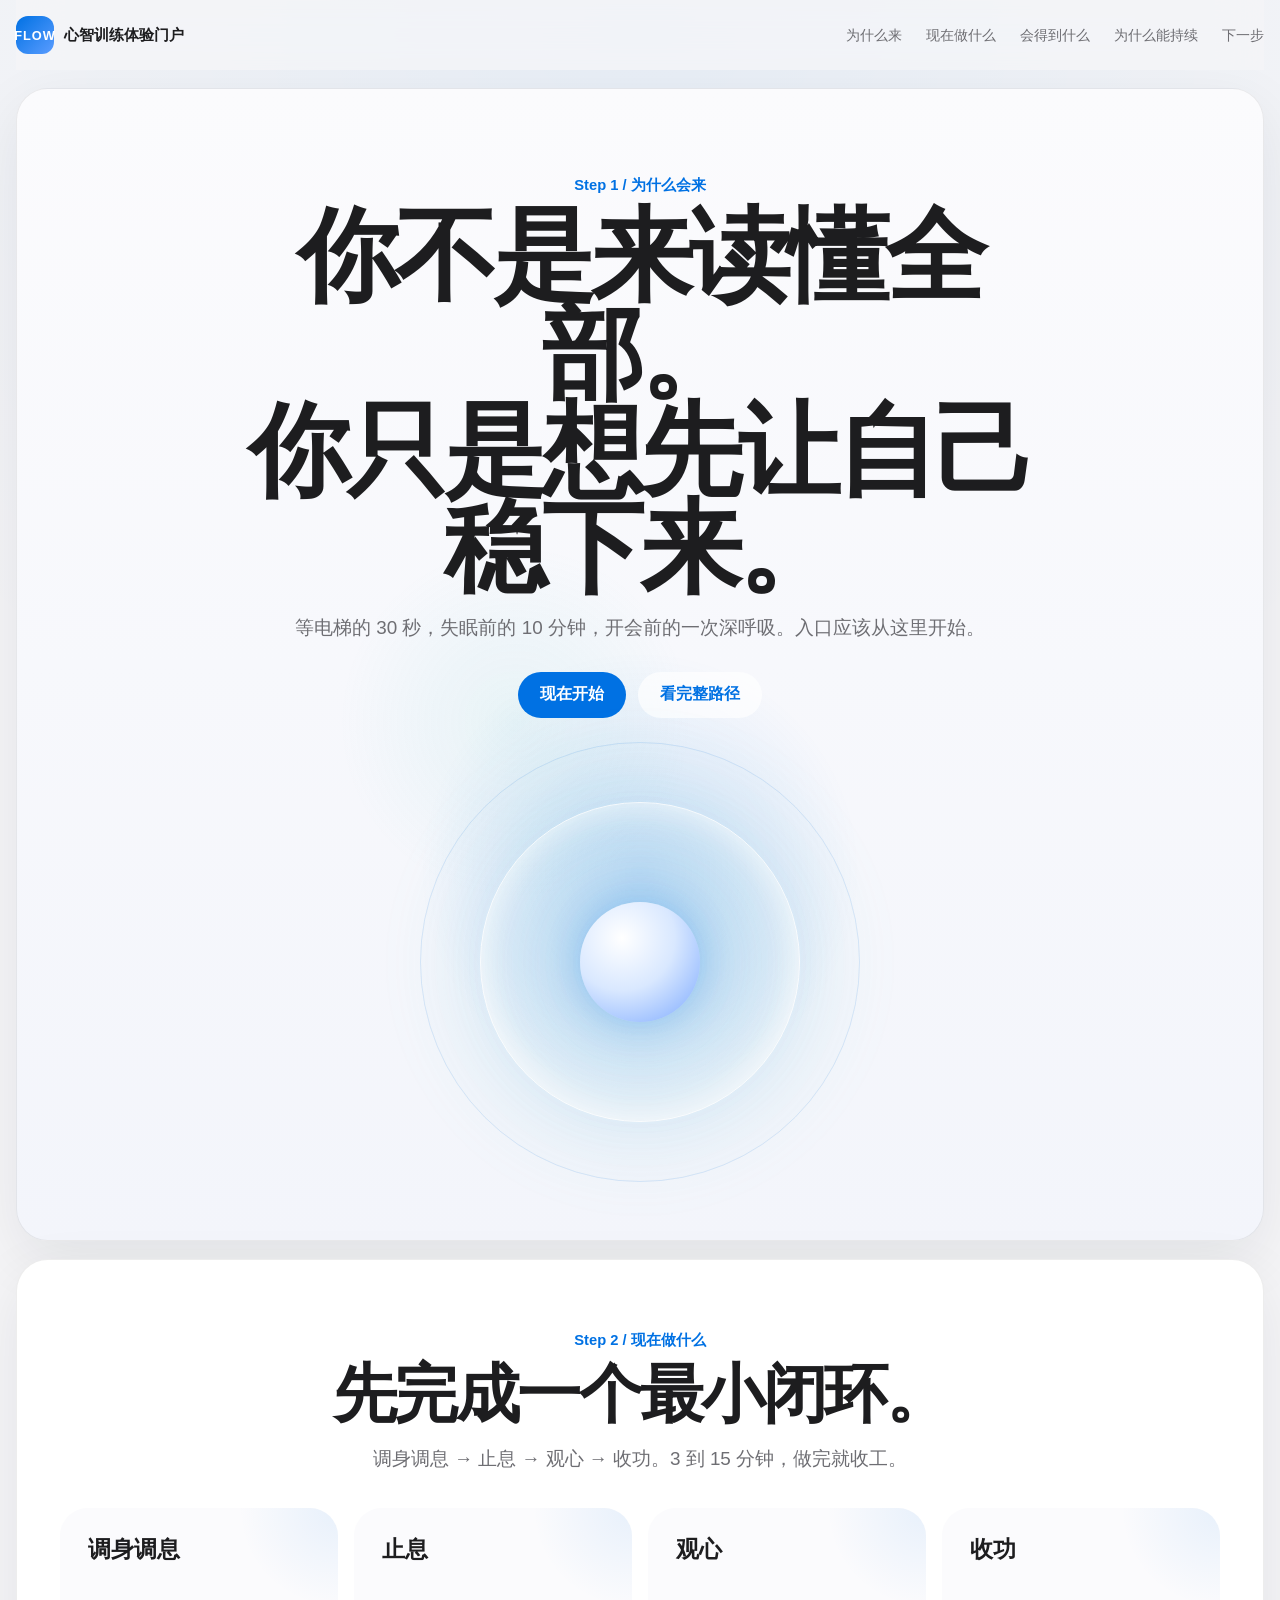
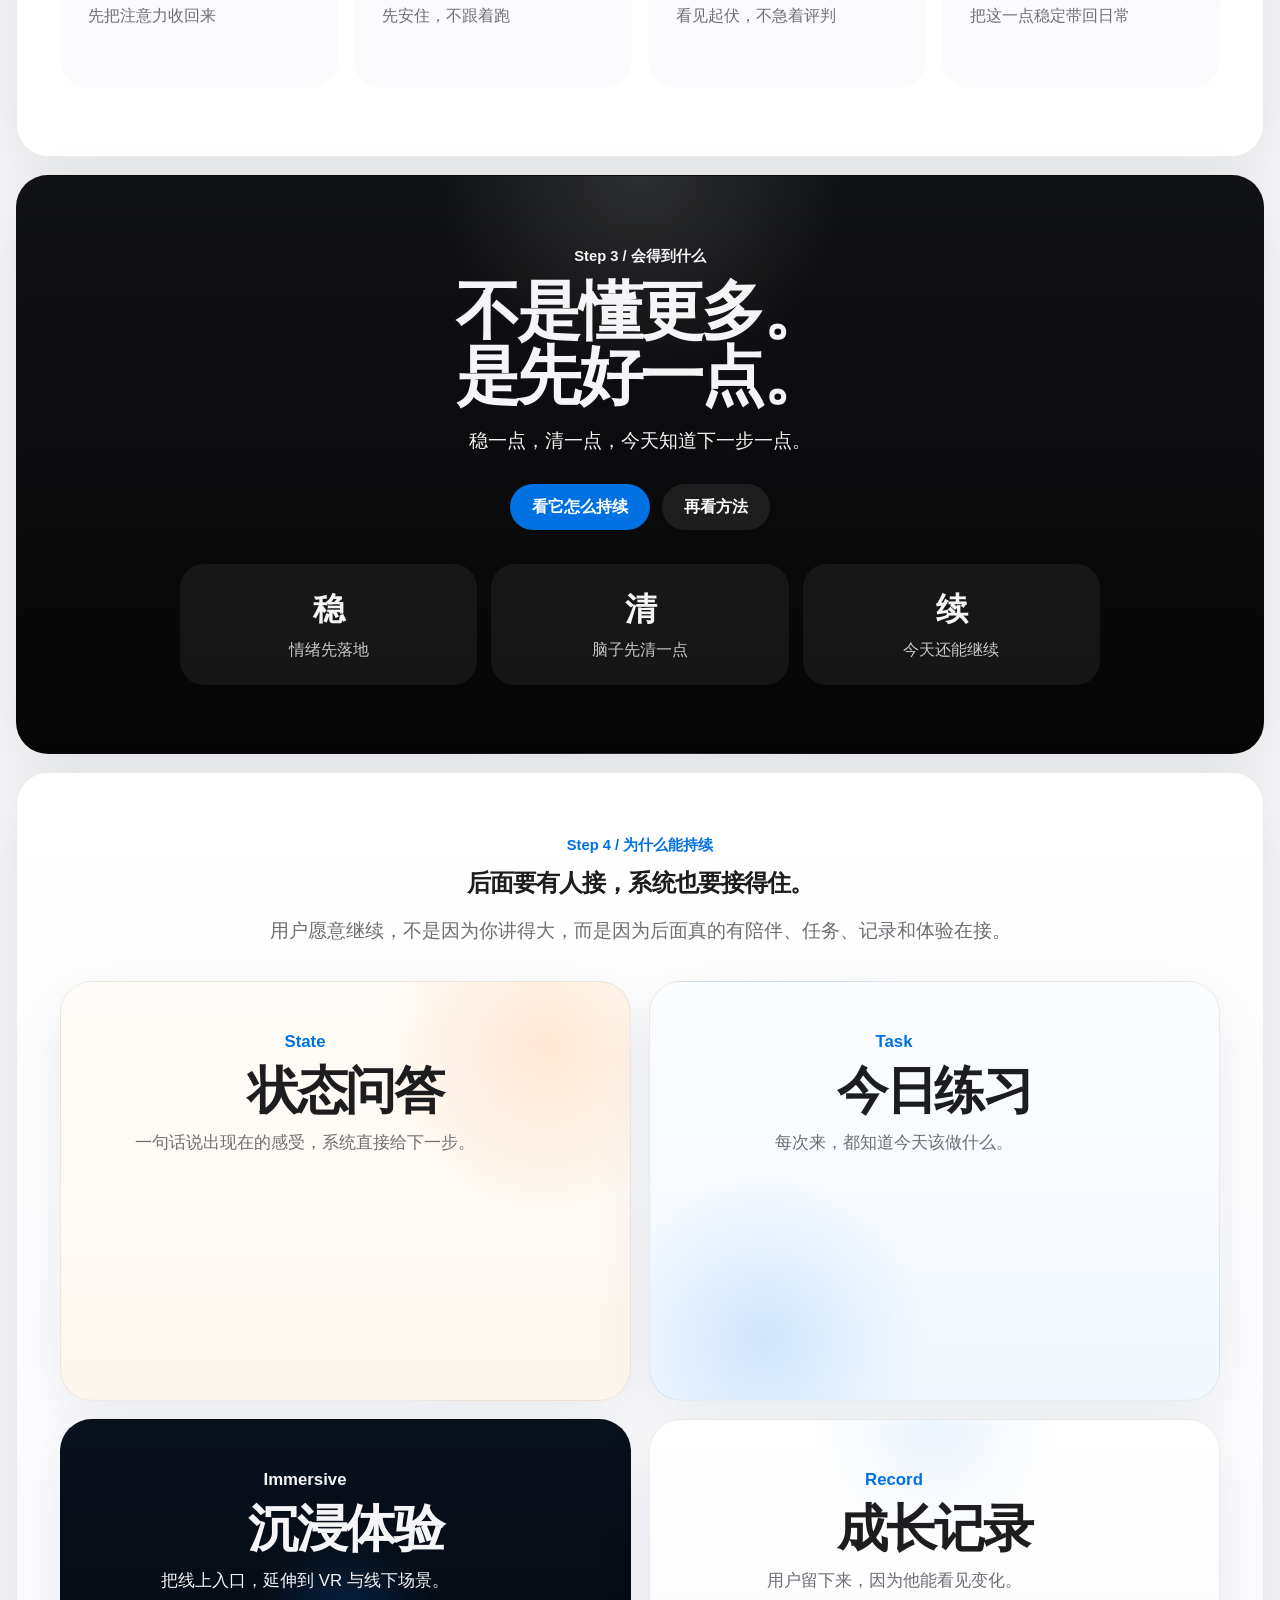
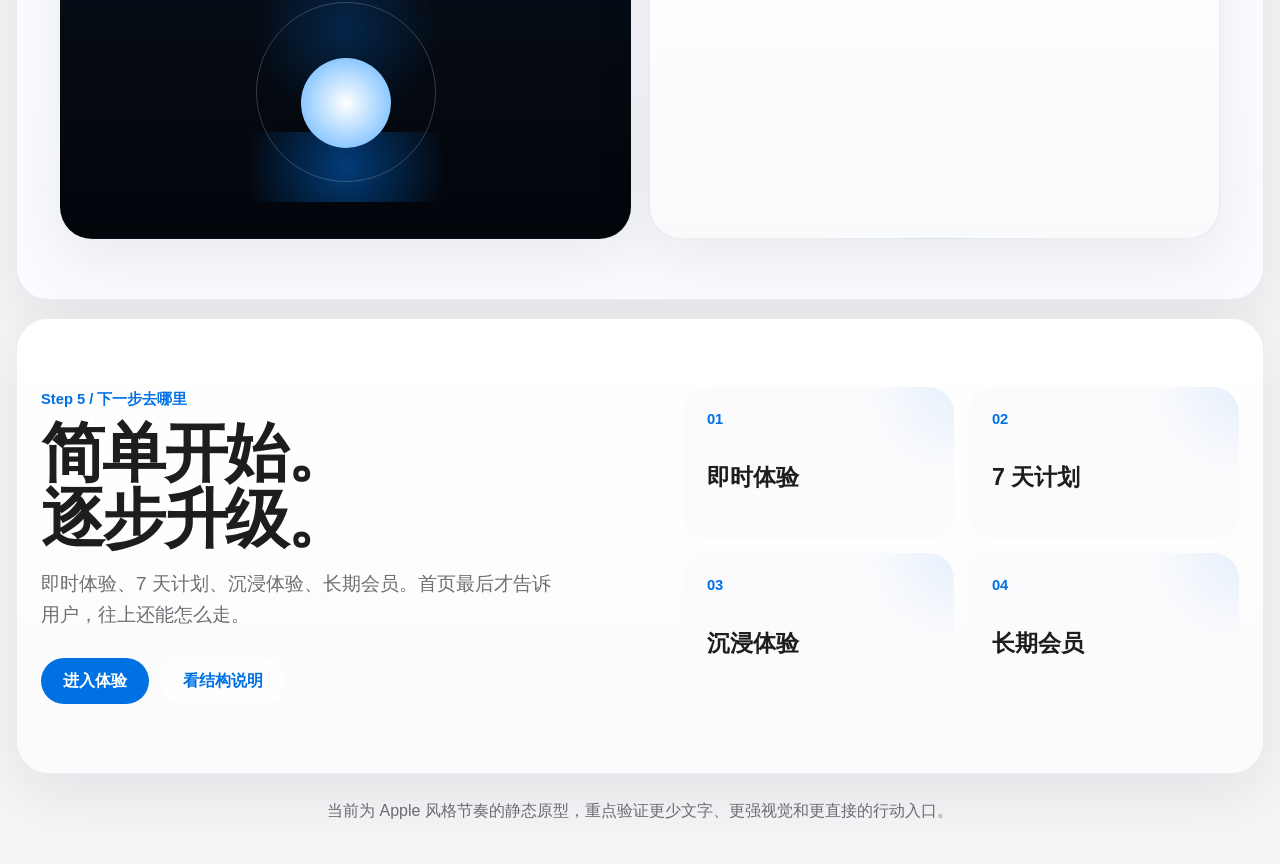
==== index.html @ 020440b5 "Add consumer-facing portal prototype" ====
<!doctype html>
<html lang="zh-CN">
  <head>
    <meta charset="utf-8" />
    <meta name="viewport" content="width=device-width, initial-scale=1" />
    <title>心智训练体验门户</title>
    <meta
      name="description"
      content="参考 Apple 首页节奏重构的心智训练门户原型，更少文字，更强画面感，更直接的消费端入口。"
    />
    <link rel="stylesheet" href="./styles.css" />
  </head>
  <body>
    <div class="page-shell">
      <header class="site-header">
        <a class="brand" href="#top">
          <span class="brand-mark">Flow</span>
          <span class="brand-text">心智训练体验门户</span>
        </a>

        <nav class="site-nav" aria-label="主导航">
          <a href="#why">为什么来</a>
          <a href="#method">现在做什么</a>
          <a href="#result">会得到什么</a>
          <a href="#support">为什么能持续</a>
          <a href="#next">下一步</a>
        </nav>
      </header>

      <main id="top">
        <section class="hero-block hero-main section" id="why" data-reveal>
          <p class="hero-kicker">Step 1 / 为什么会来</p>
          <h1>你不是来读懂全部。<br />你只是想先让自己稳下来。</h1>
          <p class="hero-copy">等电梯的 30 秒，失眠前的 10 分钟，开会前的一次深呼吸。入口应该从这里开始。</p>
          <div class="hero-actions">
            <a class="button button-primary" href="#method">现在开始</a>
            <a class="button button-secondary" href="#next">看完整路径</a>
          </div>
          <div class="hero-art hero-art-orbit" aria-hidden="true">
            <span class="glow glow-a"></span>
            <span class="glow glow-b"></span>
            <span class="ring ring-a"></span>
            <span class="ring ring-b"></span>
            <span class="core"></span>
          </div>
        </section>

        <section class="hero-block hero-light section" id="method" data-reveal>
          <p class="hero-kicker">Step 2 / 现在做什么</p>
          <h2>先完成一个最小闭环。</h2>
          <p class="hero-copy">调身调息 → 止息 → 观心 → 收功。3 到 15 分钟，做完就收工。</p>
          <div class="quick-actions">
            <a class="quick-card" href="#result">
              <strong>调身调息</strong>
              <span>先把注意力收回来</span>
            </a>
            <a class="quick-card" href="#result">
              <strong>止息</strong>
              <span>先安住，不跟着跑</span>
            </a>
            <a class="quick-card" href="#result">
              <strong>观心</strong>
              <span>看见起伏，不急着评判</span>
            </a>
            <a class="quick-card" href="#result">
              <strong>收功</strong>
              <span>把这一点稳定带回日常</span>
            </a>
          </div>
        </section>

        <section class="hero-block hero-dark section" id="result" data-reveal>
          <p class="hero-kicker">Step 3 / 会得到什么</p>
          <h2>不是懂更多。<br />是先好一点。</h2>
          <p class="hero-copy">稳一点，清一点，今天知道下一步一点。</p>
          <div class="hero-actions">
            <a class="button button-primary" href="#support">看它怎么持续</a>
            <a class="button button-secondary button-secondary-dark" href="#method">再看方法</a>
          </div>
          <div class="practice-metrics" aria-label="练习价值">
            <div>
              <strong>稳</strong>
              <span>情绪先落地</span>
            </div>
            <div>
              <strong>清</strong>
              <span>脑子先清一点</span>
            </div>
            <div>
              <strong>续</strong>
              <span>今天还能继续</span>
            </div>
          </div>
        </section>

        <section class="support-block section" id="support" data-reveal>
          <p class="hero-kicker">Step 4 / 为什么能持续</p>
          <h2>后面要有人接，系统也要接得住。</h2>
          <p class="hero-copy support-copy">用户愿意继续，不是因为你讲得大，而是因为后面真的有陪伴、任务、记录和体验在接。</p>
          <div class="support-grid">
            <article class="feature-tile feature-tile-warm">
              <p class="tile-kicker">State</p>
              <h3>状态问答</h3>
              <p>一句话说出现在的感受，系统直接给下一步。</p>
            </article>

            <article class="feature-tile feature-tile-cool">
              <p class="tile-kicker">Task</p>
              <h3>今日练习</h3>
              <p>每次来，都知道今天该做什么。</p>
            </article>

            <article class="feature-tile feature-tile-dark" id="immersive">
              <p class="tile-kicker">Immersive</p>
              <h3>沉浸体验</h3>
              <p>把线上入口，延伸到 VR 与线下场景。</p>
              <div class="tile-visual tile-portal" aria-hidden="true">
                <span></span>
                <span></span>
                <span></span>
              </div>
            </article>

            <article class="feature-tile feature-tile-clean" id="record">
              <p class="tile-kicker">Record</p>
              <h3>成长记录</h3>
              <p>用户留下来，因为他能看见变化。</p>
            </article>
          </div>
        </section>

        <section class="hero-block hero-split section" id="next" data-reveal>
          <div class="split-copy">
            <p class="hero-kicker">Step 5 / 下一步去哪里</p>
            <h2>简单开始。<br />逐步升级。</h2>
            <p class="hero-copy">即时体验、7 天计划、沉浸体验、长期会员。首页最后才告诉用户，往上还能怎么走。</p>
            <div class="hero-actions">
              <a class="button button-primary" href="#method">进入体验</a>
              <a class="button button-secondary" href="./vision-map.md">看结构说明</a>
            </div>
          </div>
          <div class="split-cards">
            <div class="plan-card">
              <span>01</span>
              <strong>即时体验</strong>
            </div>
            <div class="plan-card">
              <span>02</span>
              <strong>7 天计划</strong>
            </div>
            <div class="plan-card">
              <span>03</span>
              <strong>沉浸体验</strong>
            </div>
            <div class="plan-card">
              <span>04</span>
              <strong>长期会员</strong>
            </div>
          </div>
        </section>
      </main>

      <footer class="site-footer">
        <p>当前为 Apple 风格节奏的静态原型，重点验证更少文字、更强视觉和更直接的行动入口。</p>
      </footer>
    </div>

    <script src="./script.js"></script>
  </body>
</html>
---- styles.css ----
:root {
  --bg: #f5f5f7;
  --surface: #ffffff;
  --surface-soft: #fbfbfd;
  --text: #1d1d1f;
  --muted: #6e6e73;
  --line: rgba(29, 29, 31, 0.08);
  --blue: #0071e3;
  --blue-deep: #0058b0;
  --dark: #000000;
  --dark-soft: #101114;
  --orange: #ff7a1a;
  --teal: #5ac8c8;
  --shadow: 0 20px 60px rgba(15, 23, 42, 0.08);
  --radius: 32px;
  --content-width: 1380px;
}

* {
  box-sizing: border-box;
}

html {
  scroll-behavior: smooth;
}

body {
  margin: 0;
  min-height: 100vh;
  color: var(--text);
  background:
    radial-gradient(circle at top center, rgba(0, 113, 227, 0.06), transparent 22%),
    linear-gradient(180deg, #f5f5f7 0%, #f5f5f7 100%);
  font-family: "SF Pro Display", "Segoe UI", "PingFang SC", "Microsoft YaHei", sans-serif;
}

a {
  color: inherit;
  text-decoration: none;
}

p {
  margin: 0;
  color: var(--muted);
  line-height: 1.65;
}

h1,
h2,
h3 {
  margin: 0;
  color: var(--text);
  font-weight: 700;
  letter-spacing: -0.04em;
}

.page-shell {
  width: min(calc(100% - 32px), var(--content-width));
  margin: 0 auto;
  padding-bottom: 32px;
}

.site-header {
  position: sticky;
  top: 0;
  z-index: 30;
  display: flex;
  align-items: center;
  justify-content: space-between;
  gap: 18px;
  padding: 16px 0;
  background: rgba(245, 245, 247, 0.82);
  backdrop-filter: saturate(180%) blur(20px);
}

.brand {
  display: flex;
  align-items: center;
  gap: 10px;
  font-size: 0.95rem;
  font-weight: 600;
}

.brand-mark {
  display: inline-flex;
  align-items: center;
  justify-content: center;
  width: 38px;
  height: 38px;
  border-radius: 12px;
  background: linear-gradient(135deg, var(--blue), #5a9cff);
  color: #fff;
  font-size: 0.8rem;
  font-weight: 700;
  letter-spacing: 0.08em;
  text-transform: uppercase;
}

.brand-text {
  color: var(--text);
}

.site-nav {
  display: flex;
  gap: 24px;
  font-size: 0.9rem;
}

.site-nav a {
  color: var(--muted);
}

.site-nav a:hover,
.site-nav a:focus-visible {
  color: var(--text);
}

.section {
  overflow: hidden;
  border: 1px solid var(--line);
  border-radius: var(--radius);
  box-shadow: var(--shadow);
}

.hero-block {
  position: relative;
  display: grid;
  justify-items: center;
  text-align: center;
  margin-top: 18px;
  padding: 68px 24px;
  background: var(--surface);
}

.hero-kicker {
  margin-bottom: 10px;
  color: var(--blue);
  font-size: 0.92rem;
  font-weight: 600;
}

.hero-main {
  min-height: 84vh;
  align-content: start;
  padding-top: 84px;
  background:
    radial-gradient(circle at 50% 68%, rgba(0, 113, 227, 0.14), transparent 22%),
    radial-gradient(circle at 40% 55%, rgba(90, 200, 200, 0.1), transparent 18%),
    linear-gradient(180deg, #fbfbfd 0%, #f3f5fb 100%);
}

.hero-main h1 {
  max-width: 860px;
  font-size: clamp(3.2rem, 8vw, 6.9rem);
  line-height: 0.95;
}

.hero-copy {
  max-width: 720px;
  margin-top: 16px;
  font-size: 1.18rem;
}

.hero-actions {
  display: flex;
  flex-wrap: wrap;
  gap: 12px;
  justify-content: center;
  margin-top: 28px;
}

.button {
  display: inline-flex;
  align-items: center;
  justify-content: center;
  min-height: 46px;
  padding: 0 22px;
  border-radius: 999px;
  font-size: 1rem;
  font-weight: 600;
  transition: transform 180ms ease, opacity 180ms ease;
}

.button:hover,
.button:focus-visible {
  transform: translateY(-1px);
}

.button-primary {
  background: var(--blue);
  color: #fff;
}

.button-primary:hover,
.button-primary:focus-visible {
  background: var(--blue-deep);
}

.button-secondary {
  background: rgba(255, 255, 255, 0.7);
  color: var(--blue);
}

.button-secondary-dark {
  background: rgba(255, 255, 255, 0.08);
  color: #fff;
}

.hero-art {
  position: relative;
  width: min(100%, 820px);
  height: 420px;
  margin-top: 34px;
}

.hero-art-orbit .glow,
.hero-art-orbit .ring,
.hero-art-orbit .core {
  position: absolute;
  inset: 0;
  margin: auto;
  border-radius: 50%;
}

.glow-a {
  width: 360px;
  height: 360px;
  background: radial-gradient(circle, rgba(90, 156, 255, 0.28), transparent 66%);
  filter: blur(8px);
}

.glow-b {
  width: 520px;
  height: 520px;
  background: radial-gradient(circle, rgba(90, 200, 200, 0.18), transparent 68%);
  filter: blur(12px);
}

.ring-a {
  width: 320px;
  height: 320px;
  border: 1px solid rgba(255, 255, 255, 0.8);
  box-shadow: 0 0 80px rgba(0, 113, 227, 0.08), inset 0 0 30px rgba(255, 255, 255, 0.6);
}

.ring-b {
  width: 440px;
  height: 440px;
  border: 1px solid rgba(0, 113, 227, 0.12);
}

.core {
  width: 120px;
  height: 120px;
  background: radial-gradient(circle at 35% 30%, #ffffff, #d9e8ff 46%, #7aa8ff 100%);
  box-shadow: 0 0 36px rgba(0, 113, 227, 0.24);
}

.hero-light h2,
.hero-dark h2,
.hero-split h2,
.hero-cta h2 {
  font-size: clamp(2.3rem, 5vw, 4.5rem);
  line-height: 1.02;
}

.hero-light {
  background: var(--surface);
}

.quick-actions {
  display: grid;
  grid-template-columns: repeat(4, minmax(0, 1fr));
  gap: 16px;
  width: min(100%, 1160px);
  margin-top: 34px;
}

.quick-card {
  display: grid;
  gap: 10px;
  min-height: 180px;
  padding: 28px;
  border-radius: 28px;
  background:
    radial-gradient(circle at top right, rgba(0, 113, 227, 0.08), transparent 30%),
    var(--surface-soft);
  text-align: left;
}

.quick-card strong {
  color: var(--text);
  font-size: 1.45rem;
  line-height: 1.15;
}

.quick-card span {
  color: var(--muted);
  font-size: 1rem;
}

.hero-dark {
  background:
    radial-gradient(circle at top center, rgba(255, 255, 255, 0.12), transparent 24%),
    linear-gradient(180deg, #111214 0%, #050506 100%);
}

.hero-dark .hero-kicker,
.hero-dark h2,
.hero-dark .hero-copy,
.hero-dark .practice-metrics strong,
.hero-dark .practice-metrics span {
  color: #f5f5f7;
}

.practice-metrics {
  display: grid;
  grid-template-columns: repeat(3, minmax(0, 1fr));
  gap: 14px;
  width: min(100%, 920px);
  margin-top: 34px;
}

.practice-metrics div {
  padding: 24px 18px;
  border-radius: 24px;
  background: rgba(255, 255, 255, 0.06);
}

.practice-metrics strong {
  display: block;
  font-size: 2rem;
  letter-spacing: -0.04em;
}

.practice-metrics span {
  display: block;
  margin-top: 8px;
  opacity: 0.8;
}

.grid-section {
  display: grid;
  grid-template-columns: repeat(2, minmax(0, 1fr));
  gap: 18px;
  margin-top: 18px;
  background: transparent;
  border: none;
  box-shadow: none;
  border-radius: 0;
}

.support-block {
  display: grid;
  justify-items: center;
  text-align: center;
  margin-top: 18px;
  padding: 60px 24px;
  background: linear-gradient(180deg, #ffffff 0%, #fafbff 100%);
}

.support-copy {
  max-width: 760px;
}

.support-grid {
  display: grid;
  grid-template-columns: repeat(2, minmax(0, 1fr));
  gap: 18px;
  width: min(100%, 1160px);
  margin-top: 34px;
}

.feature-tile {
  position: relative;
  min-height: 420px;
  padding: 34px;
  border: 1px solid var(--line);
  border-radius: var(--radius);
  background: var(--surface);
  box-shadow: var(--shadow);
}

.tile-kicker {
  color: var(--blue);
  font-size: 0.9rem;
  font-weight: 600;
}

.feature-tile h3 {
  margin-top: 10px;
  font-size: clamp(2rem, 4vw, 3.2rem);
  line-height: 1;
}

.feature-tile p {
  max-width: 420px;
  margin-top: 12px;
  font-size: 1.05rem;
}

.feature-tile-warm {
  background:
    radial-gradient(circle at 85% 15%, rgba(255, 122, 26, 0.16), transparent 28%),
    linear-gradient(180deg, #fffdf9 0%, #fdf6ee 100%);
}

.feature-tile-cool {
  background:
    radial-gradient(circle at 20% 85%, rgba(0, 113, 227, 0.14), transparent 28%),
    linear-gradient(180deg, #fbfdff 0%, #f2f8ff 100%);
}

.feature-tile-dark {
  background:
    radial-gradient(circle at center, rgba(0, 113, 227, 0.26), transparent 26%),
    linear-gradient(180deg, #09111d 0%, #02050a 100%);
}

.feature-tile-dark h3,
.feature-tile-dark p,
.feature-tile-dark .tile-kicker {
  color: #f5f5f7;
}

.feature-tile-clean {
  background:
    radial-gradient(circle at top center, rgba(0, 113, 227, 0.08), transparent 24%),
    linear-gradient(180deg, #ffffff 0%, #f8fafc 100%);
}

.tile-visual {
  position: absolute;
  left: 0;
  right: 0;
  bottom: 36px;
  height: 160px;
}

.tile-portal span {
  position: absolute;
  left: 50%;
  transform: translateX(-50%);
  border-radius: 999px;
}

.tile-portal span:nth-child(1) {
  bottom: 0;
  width: 280px;
  height: 70px;
  background: radial-gradient(circle at center, rgba(0, 113, 227, 0.5), transparent 70%);
}

.tile-portal span:nth-child(2) {
  bottom: 20px;
  width: 180px;
  height: 180px;
  border: 1px solid rgba(255, 255, 255, 0.2);
}

.tile-portal span:nth-child(3) {
  bottom: 54px;
  width: 90px;
  height: 90px;
  background: radial-gradient(circle, #ffffff, #8bc7ff 72%, transparent 100%);
}

.hero-split {
  grid-template-columns: minmax(0, 1fr) minmax(360px, 0.9fr);
  gap: 24px;
  align-items: center;
  justify-items: stretch;
  text-align: left;
  background: linear-gradient(180deg, #ffffff 0%, #fbfbfd 100%);
}

.split-copy {
  justify-self: start;
}

.split-copy .hero-copy {
  max-width: 520px;
}

.split-copy .hero-actions {
  justify-content: flex-start;
}

.split-cards {
  display: grid;
  grid-template-columns: repeat(2, minmax(0, 1fr));
  gap: 14px;
}

.plan-card {
  display: grid;
  gap: 14px;
  min-height: 152px;
  padding: 24px;
  border-radius: 26px;
  background:
    radial-gradient(circle at top right, rgba(0, 113, 227, 0.08), transparent 28%),
    var(--surface-soft);
}

.plan-card span {
  color: var(--blue);
  font-size: 0.92rem;
  font-weight: 700;
}

.plan-card strong {
  color: var(--text);
  font-size: 1.45rem;
  line-height: 1.15;
}

.hero-cta {
  background:
    radial-gradient(circle at top center, rgba(0, 113, 227, 0.08), transparent 24%),
    linear-gradient(180deg, #fbfbfd 0%, #ffffff 100%);
}

.site-footer {
  padding: 24px 8px 8px;
  text-align: center;
}

[data-reveal] {
  opacity: 0;
  transform: translateY(24px);
  transition: opacity 500ms ease, transform 500ms ease;
}

body.is-ready [data-reveal].is-visible {
  opacity: 1;
  transform: translateY(0);
}

@media (max-width: 980px) {
  .quick-actions,
  .practice-metrics,
  .support-grid,
  .hero-split,
  .split-cards {
    grid-template-columns: 1fr;
  }

  .feature-tile {
    min-height: 320px;
  }
}

@media (max-width: 760px) {
  .page-shell {
    width: min(calc(100% - 20px), var(--content-width));
  }

  .site-header {
    flex-direction: column;
    align-items: flex-start;
  }

  .site-nav {
    gap: 14px;
    flex-wrap: wrap;
  }

  .hero-block {
    padding: 48px 18px;
  }

  .hero-main {
    min-height: auto;
    padding-top: 56px;
  }

  .hero-main h1 {
    font-size: 3.1rem;
  }

  .hero-light h2,
  .hero-dark h2,
  .hero-split h2,
  .hero-cta h2 {
    font-size: 2.3rem;
  }

  .hero-art {
    height: 280px;
  }

  .glow-a {
    width: 220px;
    height: 220px;
  }

  .glow-b {
    width: 320px;
    height: 320px;
  }

  .ring-a {
    width: 200px;
    height: 200px;
  }

  .ring-b {
    width: 280px;
    height: 280px;
  }
}
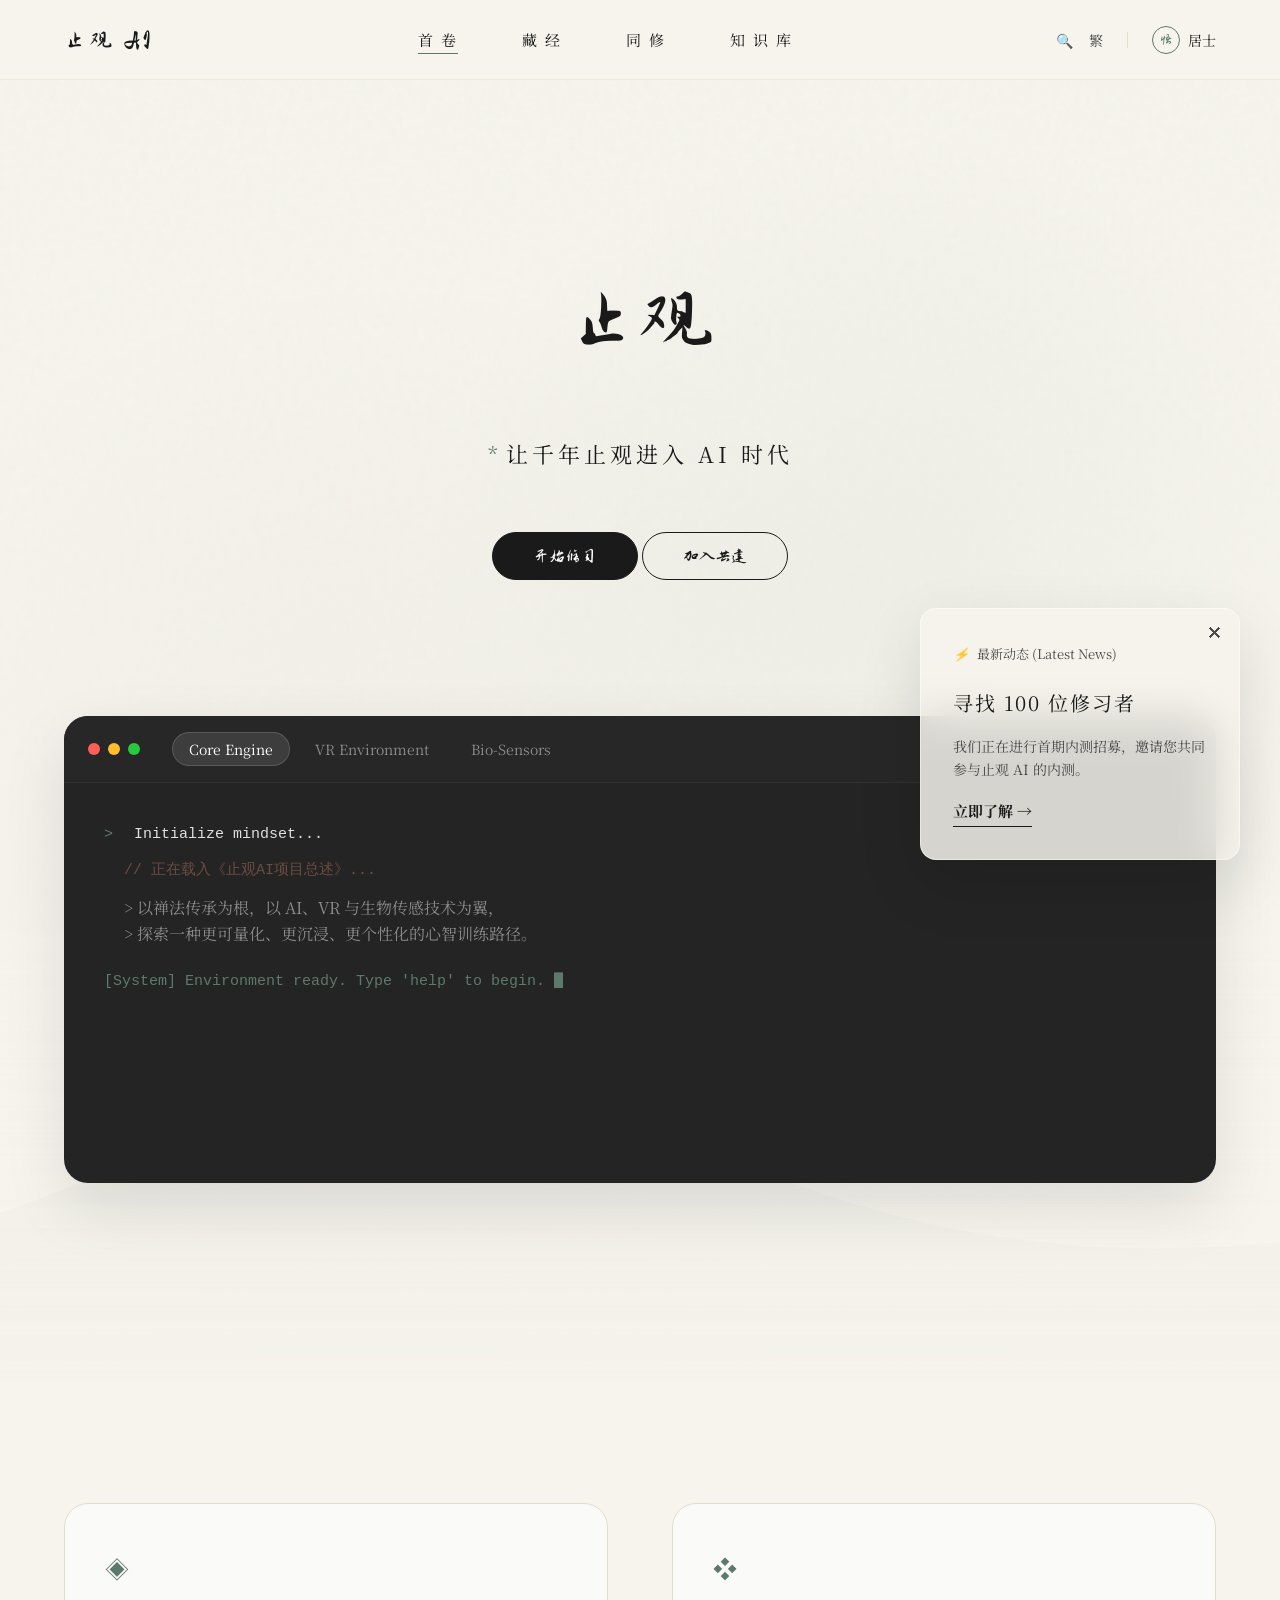
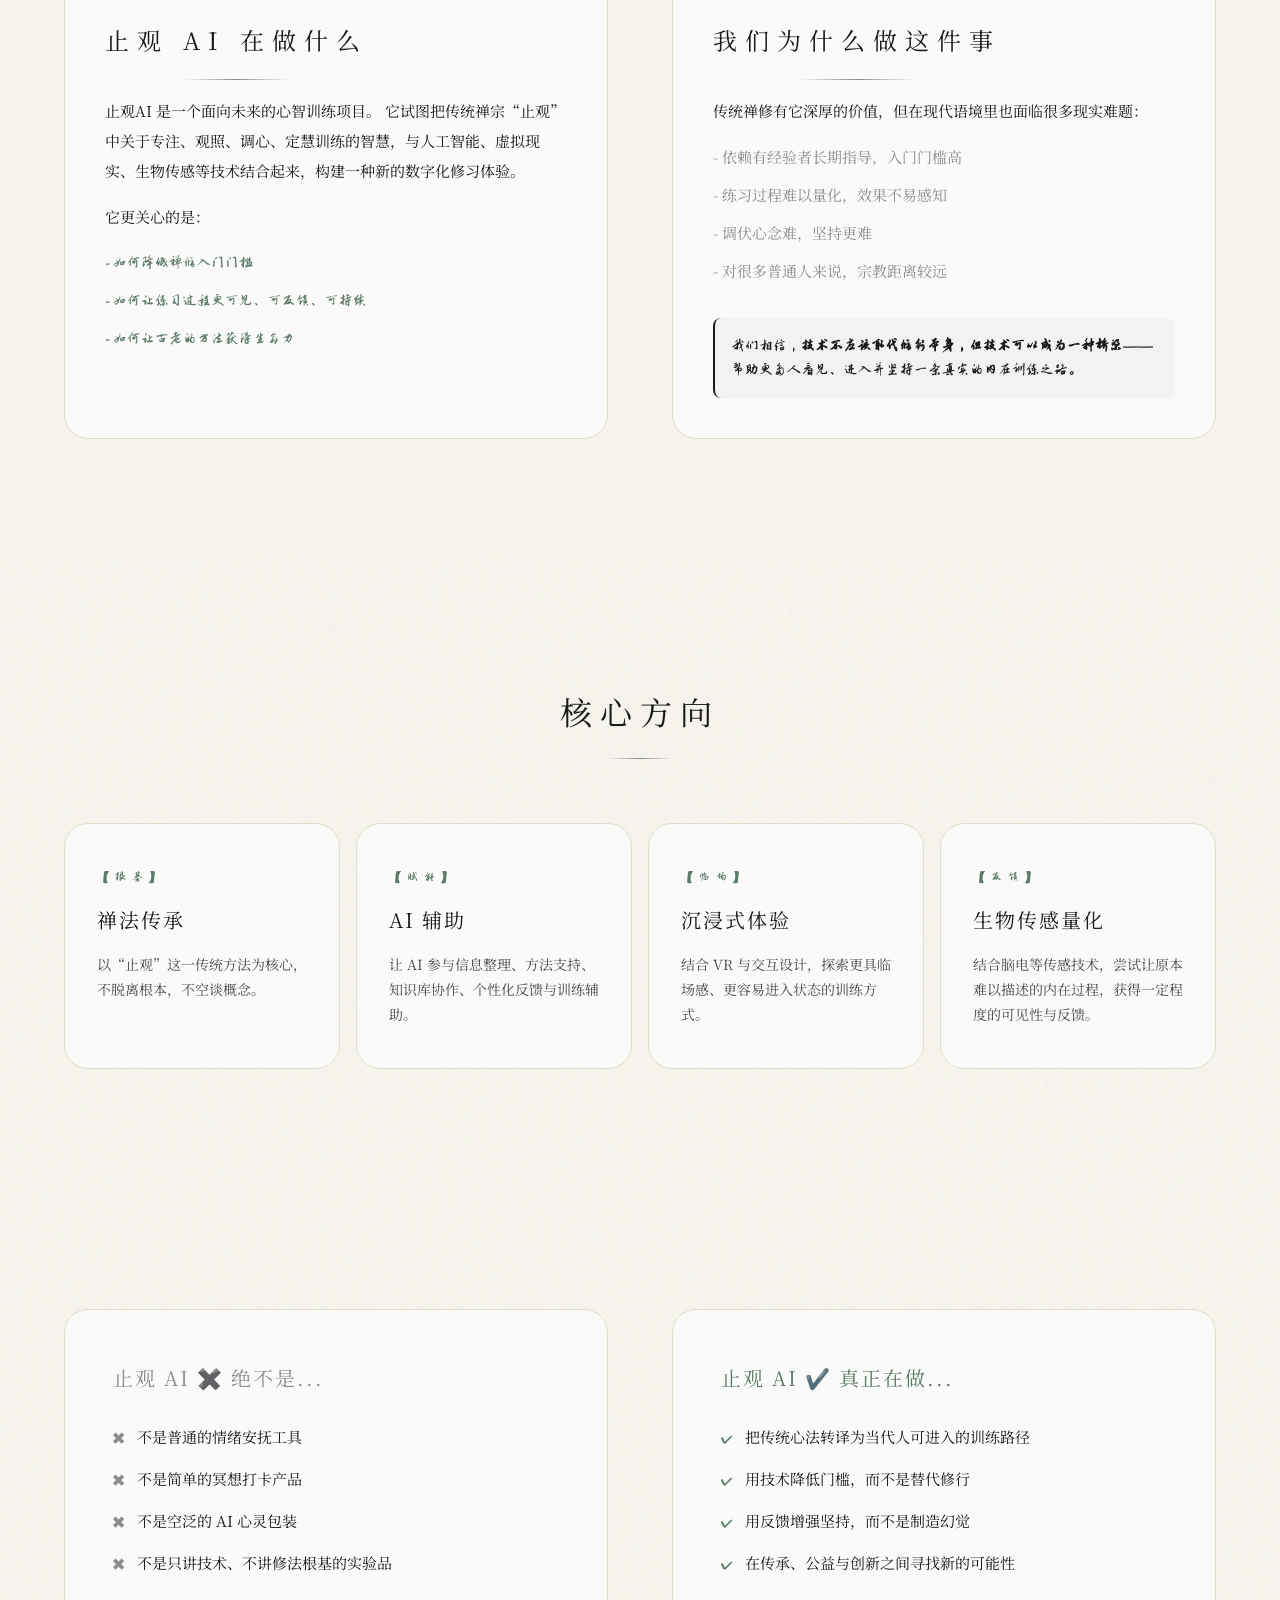
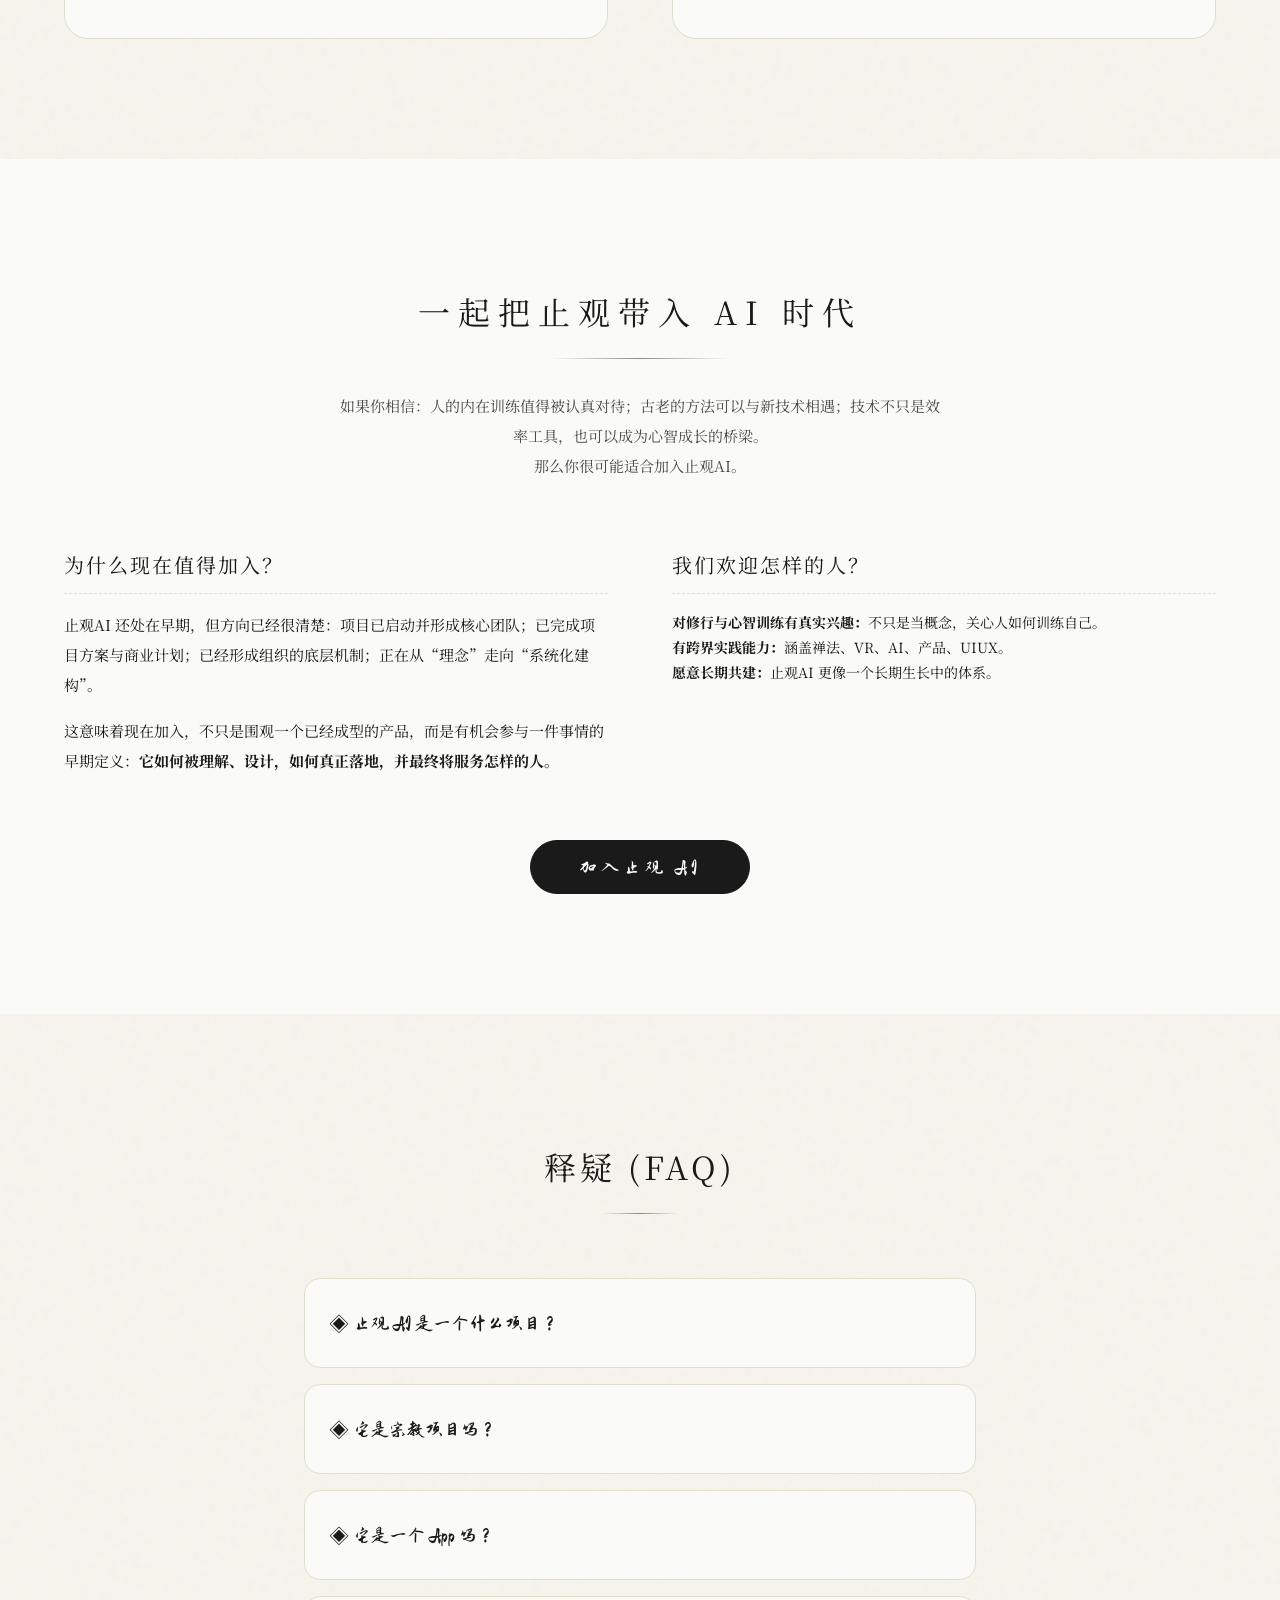
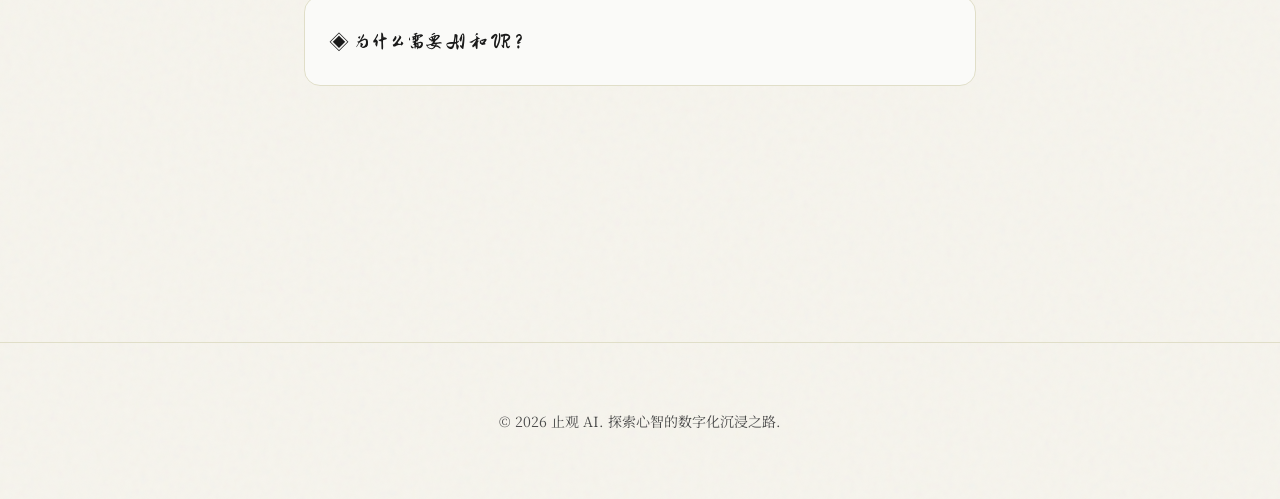
==== commit 2f882cac: "Initial website upload" ====
--- a/index.html
+++ b/index.html
@@ -1,170 +1,354 @@
-<!doctype html>
+<!DOCTYPE html>
 <html lang="zh-CN">
-  <head>
-    <meta charset="utf-8" />
-    <meta name="viewport" content="width=device-width, initial-scale=1" />
-    <title>心智训练体验门户</title>
-    <meta
-      name="description"
-      content="参考 Apple 首页节奏重构的心智训练门户原型，更少文字，更强画面感，更直接的消费端入口。"
-    />
-    <link rel="stylesheet" href="./styles.css" />
-  </head>
-  <body>
-    <div class="page-shell">
-      <header class="site-header">
-        <a class="brand" href="#top">
-          <span class="brand-mark">Flow</span>
-          <span class="brand-text">心智训练体验门户</span>
-        </a>
-
-        <nav class="site-nav" aria-label="主导航">
-          <a href="#why">为什么来</a>
-          <a href="#method">现在做什么</a>
-          <a href="#result">会得到什么</a>
-          <a href="#support">为什么能持续</a>
-          <a href="#next">下一步</a>
-        </nav>
-      </header>
-
-      <main id="top">
-        <section class="hero-block hero-main section" id="why" data-reveal>
-          <p class="hero-kicker">Step 1 / 为什么会来</p>
-          <h1>你不是来读懂全部。<br />你只是想先让自己稳下来。</h1>
-          <p class="hero-copy">等电梯的 30 秒，失眠前的 10 分钟，开会前的一次深呼吸。入口应该从这里开始。</p>
-          <div class="hero-actions">
-            <a class="button button-primary" href="#method">现在开始</a>
-            <a class="button button-secondary" href="#next">看完整路径</a>
-          </div>
-          <div class="hero-art hero-art-orbit" aria-hidden="true">
-            <span class="glow glow-a"></span>
-            <span class="glow glow-b"></span>
-            <span class="ring ring-a"></span>
-            <span class="ring ring-b"></span>
-            <span class="core"></span>
-          </div>
-        </section>
-
-        <section class="hero-block hero-light section" id="method" data-reveal>
-          <p class="hero-kicker">Step 2 / 现在做什么</p>
-          <h2>先完成一个最小闭环。</h2>
-          <p class="hero-copy">调身调息 → 止息 → 观心 → 收功。3 到 15 分钟，做完就收工。</p>
-          <div class="quick-actions">
-            <a class="quick-card" href="#result">
-              <strong>调身调息</strong>
-              <span>先把注意力收回来</span>
-            </a>
-            <a class="quick-card" href="#result">
-              <strong>止息</strong>
-              <span>先安住，不跟着跑</span>
-            </a>
-            <a class="quick-card" href="#result">
-              <strong>观心</strong>
-              <span>看见起伏，不急着评判</span>
-            </a>
-            <a class="quick-card" href="#result">
-              <strong>收功</strong>
-              <span>把这一点稳定带回日常</span>
-            </a>
-          </div>
-        </section>
-
-        <section class="hero-block hero-dark section" id="result" data-reveal>
-          <p class="hero-kicker">Step 3 / 会得到什么</p>
-          <h2>不是懂更多。<br />是先好一点。</h2>
-          <p class="hero-copy">稳一点，清一点，今天知道下一步一点。</p>
-          <div class="hero-actions">
-            <a class="button button-primary" href="#support">看它怎么持续</a>
-            <a class="button button-secondary button-secondary-dark" href="#method">再看方法</a>
-          </div>
-          <div class="practice-metrics" aria-label="练习价值">
-            <div>
-              <strong>稳</strong>
-              <span>情绪先落地</span>
-            </div>
-            <div>
-              <strong>清</strong>
-              <span>脑子先清一点</span>
-            </div>
-            <div>
-              <strong>续</strong>
-              <span>今天还能继续</span>
-            </div>
-          </div>
-        </section>
-
-        <section class="support-block section" id="support" data-reveal>
-          <p class="hero-kicker">Step 4 / 为什么能持续</p>
-          <h2>后面要有人接，系统也要接得住。</h2>
-          <p class="hero-copy support-copy">用户愿意继续，不是因为你讲得大，而是因为后面真的有陪伴、任务、记录和体验在接。</p>
-          <div class="support-grid">
-            <article class="feature-tile feature-tile-warm">
-              <p class="tile-kicker">State</p>
-              <h3>状态问答</h3>
-              <p>一句话说出现在的感受，系统直接给下一步。</p>
-            </article>
-
-            <article class="feature-tile feature-tile-cool">
-              <p class="tile-kicker">Task</p>
-              <h3>今日练习</h3>
-              <p>每次来，都知道今天该做什么。</p>
-            </article>
-
-            <article class="feature-tile feature-tile-dark" id="immersive">
-              <p class="tile-kicker">Immersive</p>
-              <h3>沉浸体验</h3>
-              <p>把线上入口，延伸到 VR 与线下场景。</p>
-              <div class="tile-visual tile-portal" aria-hidden="true">
-                <span></span>
-                <span></span>
-                <span></span>
-              </div>
-            </article>
-
-            <article class="feature-tile feature-tile-clean" id="record">
-              <p class="tile-kicker">Record</p>
-              <h3>成长记录</h3>
-              <p>用户留下来，因为他能看见变化。</p>
-            </article>
-          </div>
-        </section>
-
-        <section class="hero-block hero-split section" id="next" data-reveal>
-          <div class="split-copy">
-            <p class="hero-kicker">Step 5 / 下一步去哪里</p>
-            <h2>简单开始。<br />逐步升级。</h2>
-            <p class="hero-copy">即时体验、7 天计划、沉浸体验、长期会员。首页最后才告诉用户，往上还能怎么走。</p>
-            <div class="hero-actions">
-              <a class="button button-primary" href="#method">进入体验</a>
-              <a class="button button-secondary" href="./vision-map.md">看结构说明</a>
-            </div>
-          </div>
-          <div class="split-cards">
-            <div class="plan-card">
-              <span>01</span>
-              <strong>即时体验</strong>
-            </div>
-            <div class="plan-card">
-              <span>02</span>
-              <strong>7 天计划</strong>
-            </div>
-            <div class="plan-card">
-              <span>03</span>
-              <strong>沉浸体验</strong>
-            </div>
-            <div class="plan-card">
-              <span>04</span>
-              <strong>长期会员</strong>
-            </div>
-          </div>
-        </section>
-      </main>
-
-      <footer class="site-footer">
-        <p>当前为 Apple 风格节奏的静态原型，重点验证更少文字、更强视觉和更直接的行动入口。</p>
-      </footer>
+<head>
+    <meta charset="UTF-8">
+    <meta name="viewport" content="width=device-width, initial-scale=1.0">
+    <title>止观AI - 让千年止观进入 AI 时代</title>
+    <link rel="preconnect" href="https://fonts.googleapis.com">
+    <link rel="preconnect" href="https://fonts.gstatic.com" crossorigin>
+    <link href="https://fonts.googleapis.com/css2?family=Noto+Serif+SC:wght@300;400;600&family=Zhi+Mang+Xing&display=swap" rel="stylesheet">
+    
+    <link rel="stylesheet" href="css/style.css">
+    <link rel="stylesheet" href="css/animations.css">
+    <link rel="stylesheet" href="css/modals.css">
+    <style>
+        .zhi-mang-xing { font-family: 'Zhi Mang Xing', cursive; }
+    </style>
+</head>
+<body>
+    <!-- 隐藏式导航栏触发区 -->
+    <div class="nav-trigger-area"></div>
+    
+    <!-- 导航栏 -->
+    <nav class="navbar animate-fade-in">
+        <div class="nav-container">
+            <div class="nav-logo">
+                <a href="#">止观 AI</a>
+            </div>
+            <ul class="nav-links">
+                <li><a href="index.html" class="active">首 卷</a></li>
+                <li><a href="content.html">藏 经</a></li>
+                <li><a href="community.html">同 修</a></li>
+                <li><a href="https://github.com/Hujunchuan/Dacheng-Wisdom" target="_blank">知 识 库</a></li>
+            </ul>
+            <div class="nav-controls">
+                <button title="搜索" class="hover-ink" id="btnSearch">🔍</button>
+                <button title="繁简切换" class="hover-ink" id="btnLang">繁</button>
+                <div style="width: 1px; height: 16px; background: var(--border-color); margin: 0 8px;"></div>
+                <!-- 模拟已登录状态的用户入口 -->
+                <a href="auth.html" title="个人主页" class="hover-ink" style="font-family: var(--font-serif); font-size: 14px; display: flex; align-items: center; gap: 8px;">
+                    <div style="width: 28px; height: 28px; border-radius: 50%; border: 1px solid var(--accent-green); display: flex; align-items: center; justify-content: center; color: var(--accent-green); font-family: var(--font-kai);">悟</div>
+                    <span>居士</span>
+                </a>
+            </div>
+        </div>
+    </nav>
+
+    <!-- 头部横幅 (Hero Section) -->
+    <header class="hero" id="home">
+        <div class="hero-bg animate-float"></div>
+        <div class="hero-mountain"></div>
+        
+        <div class="container hero-content">
+            <div class="hero-title-wrap">
+                <h1 class="hero-title zhi-mang-xing">止观</h1>
+                <div class="hero-subtitle-box stagger-1 animate-slide-up">
+                    <span style="color: var(--accent-green); font-size: 20px;">*</span> 
+                    <span style="font-family: var(--font-serif); font-size: 22px; color: var(--text-primary); letter-spacing: 4px;">让千年止观进入 AI 时代</span>
+                </div>
+            </div>
+            
+            <div class="hero-ctas stagger-2 animate-slide-up" style="margin-top: 40px; justify-content: center; flex-direction: row;">
+                <button class="btn-cta primary" onclick="window.location.href='content.html';">开始修习</button>
+                <button class="btn-cta" onclick="window.location.href='community.html';">加入共建</button>
+            </div>
+            
+            <div class="zen-terminal stagger-2 animate-slide-up">
+                <div class="zen-terminal-header">
+                    <div class="terminal-dot" style="background: #FF5F56;"></div>
+                    <div class="terminal-dot" style="background: #FFBD2E;"></div>
+                    <div class="terminal-dot" style="background: #27C93F;"></div>
+                    
+                    <div class="terminal-nav">
+                        <button class="terminal-tab active">Core Engine</button>
+                        <button class="terminal-tab">VR Environment</button>
+                        <button class="terminal-tab">Bio-Sensors</button>
+                    </div>
+                </div>
+                
+                <div class="zen-terminal-body">
+                    <div class="terminal-line">
+                        <span class="terminal-prompt">&gt;</span> Initialize mindset...
+                    </div>
+                    <div class="terminal-line" style="margin-left: 20px;">
+                        <span class="terminal-comment">// 正在载入《止观AI项目总述》...</span>
+                    </div>
+                    <div class="terminal-line" style="margin-left: 20px; color: #8C8C8C; font-family: var(--font-serif); font-size: 16px;">
+                        > 以禅法传承为根，以 AI、VR 与生物传感技术为翼，<br>
+                        > 探索一种更可量化、更沉浸、更个性化的心智训练路径。
+                    </div>
+                    <div class="terminal-line" style="margin-top: 24px; color: var(--accent-green);">
+                        [System] Environment ready. Type 'help' to begin. <span style="animation: blink 1s step-end infinite;">█</span>
+                    </div>
+                    
+                </div>
+            </div>
+        </div>
+    </header>
+
+    <!-- 在做什么 & 为什么做 -->
+    <section class="section" id="about" style="background-color: var(--bg-color);">
+        <div class="container">
+            <div class="grid-2">
+                <div class="bento-card animate-slide-up">
+                    <div class="bento-icon">◈</div>
+                    <h2 class="section-title" style="font-size: 24px;">止观 AI 在做什么</h2>
+                    <p style="margin-bottom: var(--space-md); margin-top: var(--space-md);">
+                        止观AI 是一个面向未来的心智训练项目。
+                        它试图把传统禅宗“止观”中关于专注、观照、调心、定慧训练的智慧，与人工智能、虚拟现实、生物传感等技术结合起来，构建一种新的数字化修习体验。
+                    </p>
+                    <p style="margin-bottom: var(--space-md);">它更关心的是：</p>
+                    <ul style="list-style: none; color: var(--accent-green); font-family: var(--font-kai);">
+                        <li style="margin-bottom: 8px;">- 如何降低禅修入门门槛</li>
+                        <li style="margin-bottom: 8px;">- 如何让练习过程更可见、可反馈、可持续</li>
+                        <li style="margin-bottom: 8px;">- 如何让古老的方法获得生命力</li>
+                    </ul>
+                </div>
+                
+                <div class="bento-card animate-slide-up" style="animation-delay: 0.2s;">
+                    <div class="bento-icon">❖</div>
+                    <h2 class="section-title" style="font-size: 24px;">我们为什么做这件事</h2>
+                    <p style="margin-bottom: var(--space-md); margin-top: var(--space-md);">传统禅修有它深厚的价值，但在现代语境里也面临很多现实难题：</p>
+                    <ul style="list-style: none; margin-bottom: var(--space-lg); color: var(--text-light);">
+                        <li style="margin-bottom: 8px;">- 依赖有经验者长期指导，入门门槛高</li>
+                        <li style="margin-bottom: 8px;">- 练习过程难以量化，效果不易感知</li>
+                        <li style="margin-bottom: 8px;">- 调伏心念难，坚持更难</li>
+                        <li style="margin-bottom: 8px;">- 对很多普通人来说，宗教距离较远</li>
+                    </ul>
+                    <div style="background: rgba(26, 26, 26, 0.03); padding: 16px; border-radius: 8px; border-left: 2px solid var(--text-primary);">
+                        <p style="font-family: var(--font-kai); margin: 0; line-height: 1.6; color: var(--text-primary);">
+                            我们相信，<strong>技术不应该取代修行本身，但技术可以成为一种桥梁</strong>——帮助更多人看见、进入并坚持一条真实的内在训练之路。
+                        </p>
+                    </div>
+                </div>
+            </div>
+        </div>
+    </section>
+
+    <!-- 核心方向 -->
+    <section class="section" id="directions">
+        <div class="container">
+            <div class="section-header">
+                <h2 class="section-title">核心方向</h2>
+            </div>
+            
+            <div class="grid-4 animate-slide-up" style="animation-delay: 0.3s;">
+                <div class="card hover-ink">
+                    <div class="card-category">【 根 基 】</div>
+                    <h3 class="card-title font-kai">禅法传承</h3>
+                    <p class="card-excerpt">以“止观”这一传统方法为核心，不脱离根本，不空谈概念。</p>
+                </div>
+                <div class="card hover-ink">
+                    <div class="card-category">【 赋 能 】</div>
+                    <h3 class="card-title font-kai">AI 辅助</h3>
+                    <p class="card-excerpt">让 AI 参与信息整理、方法支持、知识库协作、个性化反馈与训练辅助。</p>
+                </div>
+                <div class="card hover-ink">
+                    <div class="card-category">【 临 场 】</div>
+                    <h3 class="card-title font-kai">沉浸式体验</h3>
+                    <p class="card-excerpt">结合 VR 与交互设计，探索更具临场感、更容易进入状态的训练方式。</p>
+                </div>
+                <div class="card hover-ink">
+                    <div class="card-category">【 反 馈 】</div>
+                    <h3 class="card-title font-kai">生物传感量化</h3>
+                    <p class="card-excerpt">结合脑电等传感技术，尝试让原本难以描述的内在过程，获得一定程度的可见性与反馈。</p>
+                </div>
+            </div>
+        </div>
+    </section>
+    
+    <!-- 价值主张 -->
+    <section class="section">
+        <div class="container">
+            <div class="grid-2 animate-slide-up">
+                <div class="value-box negative">
+                    <h3 class="font-kai" style="font-size: 20px; margin-bottom: 24px; color: var(--text-light);">止观 AI ✖️ 绝不是...</h3>
+                    <ul>
+                        <li>不是普通的情绪安抚工具</li>
+                        <li>不是简单的冥想打卡产品</li>
+                        <li>不是空泛的 AI 心灵包装</li>
+                        <li>不是只讲技术、不讲修法根基的实验品</li>
+                    </ul>
+                </div>
+                <div class="value-box positive">
+                    <h3 class="font-kai" style="font-size: 20px; margin-bottom: 24px; color: var(--accent-green);">止观 AI ✔️ 真正在做...</h3>
+                    <ul>
+                        <li>把传统心法转译为当代人可进入的训练路径</li>
+                        <li>用技术降低门槛，而不是替代修行</li>
+                        <li>用反馈增强坚持，而不是制造幻觉</li>
+                        <li>在传承、公益与创新之间寻找新的可能性</li>
+                    </ul>
+                </div>
+            </div>
+        </div>
+    </section>
+
+    <!-- 加入我们 -->
+    <section class="section" id="join" style="background-color: var(--surface-color);">
+        <div class="container">
+            <div class="section-header">
+                <h2 class="section-title">一起把止观带入 AI 时代</h2>
+                <p class="font-kai mt-4" style="color: var(--text-secondary); max-width: 600px; margin-left: auto; margin-right: auto;">
+                    如果你相信：人的内在训练值得被认真对待；古老的方法可以与新技术相遇；技术不只是效率工具，也可以成为心智成长的桥梁。<br>那么你很可能适合加入止观AI。
+                </p>
+            </div>
+            
+            <div class="grid-2 animate-slide-up" style="margin-bottom: var(--space-xl);">
+                <div>
+                    <h3 class="font-kai" style="font-size: 20px; margin-bottom: 16px; border-bottom: 1px dashed var(--border-color); padding-bottom: 8px;">为什么现在值得加入？</h3>
+                    <p style="margin-bottom: 16px;">止观AI 还处在早期，但方向已经很清楚：项目已启动并形成核心团队；已完成项目方案与商业计划；已经形成组织的底层机制；正在从“理念”走向“系统化建构”。</p>
+                    <p>这意味着现在加入，不只是围观一个已经成型的产品，而是有机会参与一件事情的早期定义：<strong>它如何被理解、设计，如何真正落地，并最终将服务怎样的人。</strong></p>
+                </div>
+                <div>
+                    <h3 class="font-kai" style="font-size: 20px; margin-bottom: 16px; border-bottom: 1px dashed var(--border-color); padding-bottom: 8px;">我们欢迎怎样的人？</h3>
+                    <div style="font-family: var(--font-serif); font-size: 14px; line-height: 1.8;">
+                        <p><strong class="font-kai">对修行与心智训练有真实兴趣：</strong>不只是当概念，关心人如何训练自己。</p>
+                        <p><strong class="font-kai">有跨界实践能力：</strong>涵盖禅法、VR、AI、产品、UIUX。</p>
+                        <p><strong class="font-kai">愿意长期共建：</strong>止观AI 更像一个长期生长中的体系。</p>
+                    </div>
+                </div>
+            </div>
+            
+            <div class="text-center">
+                <button class="btn-cta primary" style="font-size: 20px; padding: 16px 48px; letter-spacing: 4px;">加入止观 AI</button>
+            </div>
+        </div>
+    </section>
+
+    <!-- FAQ -->
+    <section class="section">
+        <div class="container" style="max-width: 800px;">
+            <div class="section-header">
+                <h2 class="section-title" style="letter-spacing: 4px;">释疑 (FAQ)</h2>
+            </div>
+            
+            <div class="faq-list animate-slide-up">
+                <div class="faq-item">
+                    <div class="faq-q">◈ 止观 AI 是一个什么项目？</div>
+                    <div class="faq-a">一个将禅宗止观方法与 AI、VR、生物传感技术结合的心智训练项目。</div>
+                </div>
+                <div class="faq-item">
+                    <div class="faq-q">◈ 它是宗教项目吗？</div>
+                    <div class="faq-a">它根植于禅法传承，但希望以更开放、更可进入、更适合当代人的方式去表达和实践。</div>
+                </div>
+                <div class="faq-item">
+                    <div class="faq-q">◈ 它是一个 App 吗？</div>
+                    <div class="faq-a">目前不只是单一产品形态，更像一个正在形成中的系统：包含方法、产品、技术、知识库和协作机制。</div>
+                </div>
+                <div class="faq-item">
+                    <div class="faq-q">◈ 为什么需要 AI 和 VR？</div>
+                    <div class="faq-a">AI 不是为了替代修行，而是为了帮助知识整理、训练支持。VR 和生物传感则是在探索一种更沉浸、更可感知、更可持续的训练体验，让原本抽象的定慧过程变得容易进入与反馈。</div>
+                </div>
+            </div>
+        </div>
+    </section>
+
+    <!-- Footer -->
+    <footer class="footer">
+        <p>&copy; 2026 止观 AI. 探索心智的数字化沉浸之路.</p>
+    </footer>
+
+    <!-- Global Floating Glass Card -->
+    <div class="glass-card animate-slide-up" id="globalNoticeCard" style="animation-delay: 1s;">
+        <button class="glass-card-close" onclick="document.getElementById('globalNoticeCard').style.display='none'">✕</button>
+        <div class="glass-card-header">
+            <i style="color: var(--accent-gold);">⚡</i> 最新动态 (Latest News)
+        </div>
+        <h3 class="glass-card-title">寻找 100 位修习者</h3>
+        <p class="glass-card-desc">我们正在进行首期内测招募，邀请您共同参与止观 AI 的内测。</p>
+        <a href="community.html" style="display: inline-block; margin-top: 16px; font-weight: bold; border-bottom: 1px solid var(--text-primary);">立即了解 &rarr;</a>
     </div>
 
-    <script src="./script.js"></script>
-  </body>
+    <!-- Search Overlay -->
+    <div class="overlay-modal" id="searchModal">
+        <button class="modal-close" onclick="document.getElementById('searchModal').classList.remove('active')">✕</button>
+        <div class="search-container">
+            <div class="search-input-wrapper">
+                <input type="text" class="search-input" placeholder="输入关键字..." autofocus>
+            </div>
+        </div>
+    </div>
+
+    <!-- Language Overlay -->
+    <div class="overlay-modal" id="langModal">
+        <button class="modal-close" onclick="document.getElementById('langModal').classList.remove('active')">✕</button>
+        <div class="lang-container">
+            <div class="lang-title">选择语言</div>
+            <div class="lang-grid">
+                <div class="lang-option active">
+                    <div class="lang-name">简体中文</div>
+                    <div class="lang-desc">标准语境</div>
+                </div>
+                <div class="lang-option">
+                    <div class="lang-name">English</div>
+                    <div class="lang-desc">Global Access</div>
+                </div>
+            </div>
+        </div>
+    </div>
+
+    <!-- Script -->
+    <script>
+        document.addEventListener('DOMContentLoaded', () => {
+            const btnSearch = document.getElementById('btnSearch');
+            const searchModal = document.getElementById('searchModal');
+            const btnLang = document.getElementById('btnLang');
+            const langModal = document.getElementById('langModal');
+            
+            if(btnSearch) btnSearch.addEventListener('click', () => searchModal.classList.add('active'));
+            if(btnLang) btnLang.addEventListener('click', () => langModal.classList.add('active'));
+
+            // Navbar Scroll Logic
+            const handleScroll = () => {
+                if (window.scrollY > 50) {
+                    document.body.classList.add('is-scrolled');
+                } else {
+                    document.body.classList.remove('is-scrolled');
+                }
+            };
+            window.addEventListener('scroll', handleScroll, { passive: true });
+            handleScroll(); // init
+
+            const observer = new IntersectionObserver((entries) => {
+                entries.forEach(entry => {
+                    if (entry.isIntersecting) {
+                        entry.target.style.animationPlayState = 'running';
+                        observer.unobserve(entry.target);
+                    }
+                });
+            }, { threshold: 0.1 });
+
+            document.querySelectorAll('.animate-slide-up').forEach(el => {
+                const rect = el.getBoundingClientRect();
+                if (rect.top > window.innerHeight) {
+                   el.style.animationPlayState = 'paused';
+                }
+                observer.observe(el);
+            });
+            
+            // 简单的 FAQ 点击展开动效
+            document.querySelectorAll('.faq-q').forEach(q => {
+                q.addEventListener('click', function() {
+                    const a = this.nextElementSibling;
+                    if (a.style.display === 'none' || a.style.display === '') {
+                        a.style.display = 'block';
+                        a.style.animation = 'fadeIn 0.3s ease-in';
+                    } else {
+                        a.style.display = 'none';
+                    }
+                });
+            });
+        });
+    </script>
+</body>
 </html>
--- a/css/style.css
+++ b/css/style.css
@@ -0,0 +1,712 @@
+:root {
+    --bg-color: #F6F4ED; /* 宣纸白 */
+    --surface-color: #FAFAF8; /* 透页白 */
+    --text-primary: #1A1A1A; /* 浓墨 */
+    --text-secondary: #4A4A4A; /* 淡墨 */
+    --text-light: #8C8C8C; /* 银灰 */
+    --accent-red: #B54434; /* 朱砂 */
+    --accent-green: #5C7A6B; /* 竹青 */
+    --accent-gold: #B89B72; /* 沉香 */
+    --border-color: #E0DEC8; /* 纸纹 */
+    
+    --font-serif: "Noto Serif SC", "STSong", "SimSun", "Songti SC", serif;
+    --font-kai: "KaiTi", "STKaiti", "Kaiti SC", "Zhi Mang Xing", serif;
+    
+    --space-sm: 8px;
+    --space-md: 16px;
+    --space-lg: 32px;
+    --space-xl: 64px;
+    --space-xxl: 120px;
+}
+
+/* Reset & Base */
+* {
+    margin: 0;
+    padding: 0;
+    box-sizing: border-box;
+}
+
+body {
+    background-color: var(--bg-color);
+    color: var(--text-primary);
+    font-family: var(--font-serif);
+    font-size: 15px; /* Restored elegant size */
+    line-height: 2;
+    overflow-x: hidden;
+    transition: margin-top 0.5s cubic-bezier(0.2, 0.8, 0.2, 1);
+    margin-top: 0;
+    /* Subtle paper texture */
+    background-image: url("data:image/svg+xml,%3Csvg viewBox='0 0 200 200' xmlns='http://www.w3.org/2000/svg'%3E%3Cfilter id='noiseFilter'%3E%3CfeTurbulence type='fractalNoise' baseFrequency='0.85' numOctaves='3' stitchTiles='stitch'/%3E%3C/filter%3E%3Crect width='100%25' height='100%25' filter='url(%23noiseFilter)' opacity='0.04'/%3E%3C/svg%3E");
+}
+
+h1, h2, h3, h4, h5, h6 {
+    font-weight: 400;
+    letter-spacing: 2px;
+}
+
+a {
+    color: inherit;
+    text-decoration: none;
+    transition: color 0.4s ease;
+}
+
+a:hover {
+    color: var(--accent-green);
+}
+
+.container {
+    max-width: 1400px;
+    margin: 0 auto;
+    padding: 0 var(--space-xl);
+}
+
+/* Typography styles */
+.text-vertical {
+    writing-mode: vertical-rl;
+    text-orientation: mixed;
+    letter-spacing: 8px;
+}
+.text-vertical-upright {
+    writing-mode: vertical-rl;
+    text-orientation: upright;
+    letter-spacing: 8px;
+}
+
+.seal {
+    display: inline-flex;
+    align-items: center;
+    justify-content: center;
+    width: 36px;
+    height: 36px;
+    border: 2px solid var(--accent-red);
+    color: var(--accent-red);
+    font-family: var(--font-kai);
+    font-size: 14px;
+    line-height: 1;
+    text-align: center;
+    border-radius: 4px; /* Slight rounding for carved look */
+    margin-top: var(--space-md);
+    padding: 4px;
+    box-shadow: inset 0 0 0 1px rgba(181, 68, 52, 0.2);
+}
+
+/* Navigation - Hidden by Default, Hover to reveal */
+.nav-trigger-area {
+    position: fixed;
+    top: 0;
+    left: 0;
+    width: 100%;
+    height: 40px; /* Trigger zone */
+    z-index: 1001; 
+}
+
+.navbar {
+    position: fixed;
+    top: 0;
+    left: 0;
+    width: 100%;
+    height: 80px;
+    display: flex;
+    align-items: center;
+    background: rgba(246, 244, 237, 0.95);
+    backdrop-filter: blur(10px);
+    z-index: 1000;
+    border-bottom: 1px solid rgba(224, 222, 200, 0.5);
+    border-bottom: 1px solid rgba(224, 222, 200, 0.5);
+    transform: translateY(-100%); /* Hidden when scrolling down by default */
+    transition: transform 0.5s cubic-bezier(0.2, 0.8, 0.2, 1);
+}
+
+/* Base logic: Visible when Hovered OR when at the Top (not scrolled) */
+body:not(.is-scrolled) .navbar,
+.nav-trigger-area:hover ~ .navbar,
+.navbar:hover {
+    transform: translateY(0); 
+}
+
+/* Push down effect logic for Hero */
+body {
+    transition: margin-top 0.5s cubic-bezier(0.2, 0.8, 0.2, 1);
+}
+
+body:not(.is-scrolled),
+body:has(.nav-trigger-area:hover),
+body:has(.navbar:hover) {
+    margin-top: 80px; 
+}
+
+.nav-container {
+    display: flex;
+    justify-content: space-between;
+    align-items: center;
+    width: 100%;
+    max-width: 1600px;
+    margin: 0 auto;
+    padding: 0 var(--space-xl);
+}
+
+.nav-logo a {
+    font-size: 24px;
+    letter-spacing: 4px;
+    font-family: var(--font-kai);
+}
+
+.nav-links {
+    display: flex;
+    gap: var(--space-xl);
+    list-style: none;
+}
+
+.nav-links li a {
+    font-size: 15px;
+    letter-spacing: 2px;
+    position: relative;
+    padding-bottom: 4px;
+}
+
+.nav-links li a::after {
+    content: '';
+    position: absolute;
+    bottom: 0;
+    left: 50%;
+    transform: translateX(-50%);
+    width: 0;
+    height: 1px;
+    background-color: var(--accent-green);
+    transition: width 0.4s ease;
+}
+
+.nav-links li a:hover::after, .nav-links li a.active::after {
+    width: 100%;
+}
+
+.nav-controls {
+    display: flex;
+    gap: var(--space-md);
+    align-items: center;
+}
+
+.nav-controls button {
+    background: none;
+    border: none;
+    cursor: pointer;
+    font-family: var(--font-serif);
+    font-size: 14px;
+    color: var(--text-secondary);
+    transition: color 0.3s;
+}
+
+.nav-controls button:hover {
+    color: var(--accent-green);
+}
+
+/* Hero Section */
+.hero {
+    min-height: 100vh;
+    padding: 160px 0 120px 0;
+    display: flex;
+    align-items: center;
+    justify-content: center;
+    position: relative;
+    overflow: hidden;
+}
+
+.hero-bg {
+    position: absolute;
+    top: 0;
+    left: 0;
+    width: 100%;
+    height: 100%;
+    z-index: -1;
+    background: linear-gradient(to bottom, rgba(246, 244, 237, 0) 0%, rgba(246, 244, 237, 1) 100%),
+                radial-gradient(circle at 70% 40%, rgba(92, 122, 107, 0.08) 0%, transparent 40%),
+                radial-gradient(circle at 30% 60%, rgba(26, 26, 26, 0.05) 0%, transparent 50%);
+}
+
+.hero-mountain {
+    position: absolute;
+    bottom: -10vh;
+    left: 0;
+    width: 100%;
+    height: 60vh;
+    background-image: 
+        linear-gradient(rgba(246, 244, 237, 0.6), rgba(246, 244, 237, 1)),
+        url("data:image/svg+xml,%3Csvg xmlns='http://www.w3.org/2000/svg' viewBox='0 0 1440 320'%3E%3Cpath fill='%231a1a1a' fill-opacity='0.1' d='M0,160L48,170.7C96,181,192,203,288,181.3C384,160,480,96,576,90.7C672,85,768,139,864,165.3C960,192,1056,192,1152,176C1248,160,1344,128,1392,112L1440,96L1440,320L1392,320C1344,320,1248,320,1152,320C1056,320,960,320,864,320C768,320,672,320,576,320C480,320,384,320,288,320C192,320,96,320,48,320L0,320Z'%3E%3C/path%3E%3C/svg%3E");
+    background-size: cover;
+    background-position: bottom;
+    z-index: -1;
+    opacity: 0.8;
+}
+
+.hero-content {
+    display: flex;
+    flex-direction: column;
+    align-items: center;
+    text-align: center;
+    gap: var(--space-md);
+    width: 100%;
+}
+
+.hero-title-wrap {
+    display: flex;
+    flex-direction: column;
+    align-items: center;
+    text-align: center;
+    gap: var(--space-sm);
+}
+
+.hero-title {
+    font-size: 80px;
+    font-family: var(--font-serif);
+    color: var(--text-primary);
+    margin: 0;
+}
+
+.hero-subtitle-box {
+    margin-top: 24px;
+    display: flex;
+    align-items: center;
+    gap: 8px;
+}
+
+/* Sections */
+.section {
+    padding: var(--space-xxl) 0;
+    position: relative;
+}
+
+.section-header {
+    text-align: center;
+    margin-bottom: var(--space-xl);
+}
+
+.section-title {
+    font-size: 32px;
+    letter-spacing: 8px;
+    display: inline-block;
+    position: relative;
+    padding-bottom: var(--space-md);
+}
+
+.section-title::after {
+    content: '';
+    position: absolute;
+    bottom: 0;
+    left: 30%;
+    right: 30%;
+    height: 1px;
+    background: linear-gradient(90deg, transparent, var(--text-light), transparent);
+}
+
+/* Recommended Content */
+.grid-3 {
+    display: grid;
+    grid-template-columns: repeat(3, 1fr);
+    gap: var(--space-lg);
+}
+
+.card {
+    background: var(--surface-color);
+    border: 1px solid var(--border-color);
+    padding: 40px 32px;
+    transition: transform 0.4s ease, box-shadow 0.4s ease;
+    cursor: pointer;
+    position: relative;
+    overflow: hidden;
+    border-radius: 24px;
+}
+
+.card::before {
+    content: '';
+    position: absolute;
+    top: 0;
+    left: 0;
+    width: 2px;
+    height: 0;
+    background-color: var(--accent-green);
+    transition: height 0.4s ease;
+}
+
+.card:hover {
+    transform: translateY(-8px);
+    box-shadow: 0 16px 32px rgba(26, 26, 26, 0.05);
+}
+
+.card:hover::before {
+    height: 100%;
+}
+
+.card-category {
+    font-size: 12px;
+    color: var(--accent-green);
+    letter-spacing: 2px;
+    margin-bottom: var(--space-md);
+    font-family: var(--font-kai);
+}
+
+.card-title {
+    font-size: 20px;
+    margin-bottom: var(--space-md);
+    line-height: 1.6;
+}
+
+.card-excerpt {
+    font-size: 14px;
+    color: var(--text-secondary);
+    line-height: 1.8;
+}
+
+/* News Section */
+.news-list {
+    display: flex;
+    flex-direction: column;
+    gap: var(--space-md);
+}
+
+.news-item {
+    display: flex;
+    gap: var(--space-xl);
+    padding: var(--space-md) 0;
+    border-bottom: 1px dashed var(--border-color);
+    transition: background-color 0.4s ease;
+}
+
+.news-item:hover {
+    background-color: var(--surface-color);
+    padding-left: var(--space-md);
+    padding-right: var(--space-md);
+}
+
+.news-date {
+    font-family: var(--font-serif);
+    color: var(--text-light);
+    font-size: 14px;
+    min-width: 100px;
+}
+
+.news-title {
+    font-size: 16px;
+    flex-grow: 1;
+}
+
+/* Footer */
+.footer {
+    border-top: 1px solid var(--border-color);
+    padding: var(--space-xl) 0;
+    text-align: center;
+    color: var(--text-secondary);
+    font-size: 14px;
+    margin-top: var(--space-xxl);
+}
+
+.footer-nav {
+    display: flex;
+    justify-content: center;
+    gap: var(--space-lg);
+    margin-bottom: var(--space-lg);
+    list-style: none;
+}
+
+/* Utilities */
+.text-center { text-align: center; }
+.mt-4 { margin-top: var(--space-lg); }
+
+/* Zhiguan AI Additions */
+.grid-2 {
+    display: grid;
+    grid-template-columns: repeat(2, 1fr);
+    gap: var(--space-xl);
+}
+.grid-4 {
+    display: grid;
+    grid-template-columns: repeat(4, 1fr);
+    gap: var(--space-md);
+}
+
+/* Zen-Code Layout Utilities */
+/* Terminal / CLI Simulation Box */
+.capsule-box {
+    display: inline-flex;
+    align-items: center;
+    justify-content: space-between;
+    gap: var(--space-md);
+    padding: 12px 24px;
+    border: 1px solid var(--border-color);
+    border-radius: 40px;
+    background: transparent;
+    font-family: monospace;
+    font-size: 15px;
+    color: var(--text-secondary);
+    margin-top: var(--space-md);
+}
+
+.btn-cta {
+    padding: 14px 40px;
+    border: none;
+    background: transparent;
+    color: var(--text-primary);
+    font-family: var(--font-kai);
+    font-size: 18px;
+    cursor: pointer;
+    transition: all 0.3s ease;
+    border-radius: 40px;
+    border: 1px solid var(--text-primary);
+}
+.btn-cta:hover {
+    background: var(--text-primary);
+    color: var(--surface-color);
+}
+.btn-cta.primary {
+    background: var(--text-primary);
+    color: var(--surface-color);
+    border: 1px solid var(--text-primary);
+}
+.btn-cta.primary:hover {
+    background: transparent;
+    color: var(--text-primary);
+    box-shadow: 0 4px 12px rgba(26, 26, 26, 0.1);
+}
+
+/* Zen Terminal (Claude Code aesthetic) */
+.zen-terminal {
+    background: #242424; /* Claude terminal dark */
+    border-radius: 24px;
+    color: #e0e0e0;
+    box-shadow: 0 24px 64px rgba(0, 0, 0, 0.1);
+    position: relative;
+    width: 100%;
+    margin-top: var(--space-xxl);
+    margin-bottom: 80px; /* Space for glass-card to hang out */
+    font-family: monospace;
+    text-align: left;
+}
+
+.zen-terminal-header {
+    background: rgba(40, 40, 40, 0.9);
+    padding: 16px 24px;
+    display: flex;
+    gap: 8px;
+    align-items: center;
+    border-bottom: 1px solid rgba(255,255,255,0.05);
+    border-radius: 24px 24px 0 0;
+}
+
+.terminal-dot {
+    width: 12px;
+    height: 12px;
+    border-radius: 50%;
+    background: #4A4A4A;
+}
+
+.terminal-nav {
+    display: flex;
+    gap: 8px;
+    margin-left: 24px;
+}
+
+.terminal-tab {
+    padding: 6px 16px;
+    border-radius: 20px;
+    font-family: var(--font-serif);
+    font-size: 14px;
+    color: #8C8C8C;
+    cursor: pointer;
+    background: transparent;
+    border: 1px solid transparent;
+    transition: all 0.3s ease;
+}
+
+.terminal-tab:hover {
+    background: rgba(255, 255, 255, 0.05);
+    color: #fff;
+}
+
+.terminal-tab.active {
+    background: rgba(255, 255, 255, 0.1);
+    color: #fff;
+    border: 1px solid rgba(255, 255, 255, 0.15);
+}
+
+.zen-terminal-body {
+    padding: 40px;
+    min-height: 400px;
+    position: relative;
+    border-radius: 0 0 24px 24px;
+}
+
+.terminal-line {
+    margin-bottom: 12px;
+    font-size: 15px;
+    line-height: 1.6;
+}
+
+.terminal-prompt {
+    color: var(--accent-green);
+    margin-right: 12px;
+}
+
+.terminal-comment {
+    color: #6A4C41; /* 檀木褐用于注释 */
+}
+
+/* Glassmorphic Floating News Card */
+.glass-card {
+    position: fixed;
+    bottom: 40px;
+    right: 40px;
+    background: rgba(246, 244, 237, 0.85); /* 宣纸白透明 */
+    backdrop-filter: blur(20px);
+    -webkit-backdrop-filter: blur(20px);
+    border: 1px solid rgba(255, 255, 255, 0.5);
+    border-radius: 16px;
+    padding: 32px;
+    width: 320px;
+    box-shadow: 0 24px 64px rgba(0, 0, 0, 0.12);
+    color: var(--text-primary);
+    font-family: var(--font-serif);
+    z-index: 1000;
+}
+
+.glass-card-close {
+    position: absolute;
+    top: 16px;
+    right: 16px;
+    background: transparent;
+    border: none;
+    color: var(--text-secondary);
+    font-size: 16px;
+    cursor: pointer;
+    transition: color 0.3s ease;
+}
+
+.glass-card-close:hover {
+    color: var(--accent-gold);
+}
+
+.glass-card-header {
+    display: flex;
+    align-items: center;
+    gap: 8px;
+    font-size: 13px;
+    color: var(--text-secondary);
+    margin-bottom: 16px;
+}
+
+.glass-card-title {
+    font-size: 20px;
+    margin-bottom: 12px;
+}
+
+.glass-card-desc {
+    font-size: 14px;
+    color: var(--text-secondary);
+    line-height: 1.6;
+}
+
+/* Bento Block Refinements */
+.bento-card {
+    background: var(--surface-color);
+    border-radius: 24px;
+    padding: 40px;
+    border: 1px solid var(--border-color);
+    transition: transform 0.4s ease, box-shadow 0.4s ease;
+}
+
+.bento-card:hover {
+    transform: translateY(-4px);
+    box-shadow: 0 16px 40px rgba(26, 26, 26, 0.04);
+}
+
+.bento-icon {
+    font-size: 24px;
+    margin-bottom: 24px;
+    color: var(--accent-green);
+}
+
+/* Value Props Comparison */
+.value-box {
+    padding: 48px;
+    border: 1px solid var(--border-color);
+    background: var(--surface-color);
+    height: 100%;
+    border-radius: 24px;
+}
+.value-box ul {
+    list-style: none;
+    padding: 0;
+}
+.value-box li {
+    position: relative;
+    padding-left: 24px;
+    margin-bottom: 12px;
+}
+.value-box.negative li::before {
+    content: '✖';
+    color: var(--text-light);
+    position: absolute;
+    left: 0;
+    font-size: 12px;
+    top: 4px;
+}
+.value-box.positive li::before {
+    content: '✔';
+    color: var(--accent-green);
+    position: absolute;
+    left: 0;
+    font-size: 12px;
+    top: 4px;
+}
+
+/* FAQ */
+.faq-item {
+    border: 1px solid var(--border-color);
+    background: var(--surface-color);
+    border-radius: 16px;
+    margin-bottom: var(--space-md);
+    overflow: hidden;
+}
+.faq-q {
+    font-family: var(--font-kai);
+    font-size: 20px;
+    color: var(--text-primary);
+    margin-bottom: 0;
+    padding: 24px;
+    cursor: pointer;
+    transition: background 0.3s ease;
+}
+.faq-q:hover {
+    background: var(--bg-color);
+}
+.faq-a {
+    font-family: var(--font-serif);
+    color: var(--text-secondary);
+    font-size: 14px;
+    line-height: 1.8;
+    padding: 0 24px 24px 24px;
+    display: none;
+}
+
+@media (max-width: 968px) {
+    /* Mobile specific overrides */
+    .navbar {
+        transform: translateY(0) !important;
+    }
+    body {
+        margin-top: 80px !important;
+    }
+    
+    .grid-2, .grid-4 { grid-template-columns: 1fr; }
+    .hero-content { flex-direction: column !important; align-items: center; }
+    .hero-title-wrap { flex-direction: column; text-align: center; }
+    .text-vertical, .text-vertical-upright { writing-mode: horizontal-tb; }
+    .hero-intro { margin-top: var(--space-md); text-align: center; max-width: 100%; }
+    .hero-ctas { flex-direction: column; }
+    
+    .glass-card {
+        bottom: 24px;
+        right: 24px;
+        width: calc(100% - 48px);
+        padding: 24px;
+        border-radius: 12px;
+    }
+}
--- a/css/animations.css
+++ b/css/animations.css
@@ -0,0 +1,114 @@
+/* Animations for Ancient Chinese Aesthetic */
+
+@keyframes fadeIn {
+    from {
+        opacity: 0;
+    }
+    to {
+        opacity: 1;
+    }
+}
+
+@keyframes slideUpFade {
+    from {
+        opacity: 0;
+        transform: translateY(30px);
+    }
+    to {
+        opacity: 1;
+        transform: translateY(0);
+    }
+}
+
+@keyframes floatMisty {
+    0% {
+        transform: translateY(0px) scale(1);
+    }
+    50% {
+        transform: translateY(-10px) scale(1.02);
+    }
+    100% {
+        transform: translateY(0px) scale(1);
+    }
+}
+
+@keyframes inkSpread {
+    from {
+        clip-path: circle(0% at 50% 50%);
+    }
+    to {
+        clip-path: circle(150% at 50% 50%);
+    }
+}
+
+@keyframes letterDrop {
+    from {
+        opacity: 0;
+        transform: translateY(-20px);
+    }
+    to {
+        opacity: 1;
+        transform: translateY(0);
+    }
+}
+
+/* Base utilities for attaching animations */
+.animate-fade-in {
+    animation: fadeIn 2s cubic-bezier(0.4, 0, 0.2, 1) forwards;
+}
+
+.animate-slide-up {
+    animation: slideUpFade 1.8s cubic-bezier(0.2, 0.8, 0.2, 1) forwards;
+}
+
+.animate-float {
+    animation: floatMisty 10s ease-in-out infinite;
+}
+
+/* Staggered text delays for vertical writing (to simulate brush strokes) */
+.stagger-1 { animation-delay: 0.2s; opacity: 0; }
+.stagger-2 { animation-delay: 0.6s; opacity: 0; }
+.stagger-3 { animation-delay: 1.0s; opacity: 0; }
+.stagger-4 { animation-delay: 1.4s; opacity: 0; }
+
+.seal-appear {
+    animation: fadeIn 1s ease-in forwards;
+    animation-delay: 2.5s;
+    opacity: 0;
+    transform-origin: center;
+}
+
+/* Hover effects */
+.hover-ink {
+    position: relative;
+    overflow: hidden;
+}
+
+.hover-ink::after {
+    content: '';
+    position: absolute;
+    top: 50%;
+    left: 50%;
+    width: 100%;
+    height: 100%;
+    background: radial-gradient(circle, rgba(92, 122, 107, 0.1) 0%, transparent 70%);
+    transform: translate(-50%, -50%) scale(0);
+    transition: transform 0.6s cubic-bezier(0.2, 0.8, 0.2, 1);
+    border-radius: 50%;
+    z-index: 0;
+    pointer-events: none;
+}
+
+.hover-ink:hover::after {
+    transform: translate(-50%, -50%) scale(3);
+}
+
+.hover-ink > * {
+    position: relative;
+    z-index: 1;
+}
+
+/* Smooth scrolling */
+html {
+    scroll-behavior: smooth;
+}
--- a/css/modals.css
+++ b/css/modals.css
@@ -0,0 +1,183 @@
+/* Modals & Overlays for Search and Language */
+
+.overlay-modal {
+    position: fixed;
+    top: 0;
+    left: 0;
+    width: 100vw;
+    height: 100vh;
+    background: rgba(250, 250, 248, 0.95);
+    backdrop-filter: blur(10px);
+    z-index: 2000;
+    display: flex;
+    align-items: center;
+    justify-content: center;
+    opacity: 0;
+    visibility: hidden;
+    transition: all 0.5s cubic-bezier(0.2, 0.8, 0.2, 1);
+}
+
+.overlay-modal.active {
+    opacity: 1;
+    visibility: visible;
+}
+
+.modal-close {
+    position: absolute;
+    top: 40px;
+    right: 40px;
+    background: transparent;
+    border: 1px solid var(--border-color);
+    width: 48px;
+    height: 48px;
+    border-radius: 50%;
+    display: flex;
+    align-items: center;
+    justify-content: center;
+    font-size: 20px;
+    color: var(--text-secondary);
+    cursor: pointer;
+    transition: all 0.3s;
+}
+
+.modal-close:hover {
+    border-color: var(--text-primary);
+    color: var(--text-primary);
+    transform: rotate(90deg);
+}
+
+/* Search Modal Specifics */
+.search-container {
+    width: 80%;
+    max-width: 800px;
+    transform: translateY(30px);
+    transition: transform 0.5s cubic-bezier(0.2, 0.8, 0.2, 1);
+}
+
+.overlay-modal.active .search-container {
+    transform: translateY(0);
+}
+
+.search-input-wrapper {
+    position: relative;
+    margin-bottom: var(--space-xl);
+}
+
+.search-input {
+    width: 100%;
+    background: transparent;
+    border: none;
+    border-bottom: 2px solid var(--text-primary);
+    padding: 20px 0;
+    font-size: 36px;
+    font-family: var(--font-kai);
+    color: var(--text-primary);
+    text-align: center;
+}
+
+.search-input:focus {
+    outline: none;
+    border-bottom-color: var(--accent-green);
+}
+
+.search-input::placeholder {
+    color: var(--text-light);
+    font-size: 24px;
+}
+
+.search-tips {
+    text-align: center;
+    color: var(--text-secondary);
+    font-family: var(--font-serif);
+}
+
+.search-tags {
+    display: flex;
+    justify-content: center;
+    gap: var(--space-md);
+    margin-top: var(--space-md);
+    flex-wrap: wrap;
+}
+
+.search-tag {
+    padding: 6px 16px;
+    border: 1px solid var(--border-color);
+    border-radius: 20px;
+    font-size: 14px;
+    cursor: pointer;
+    transition: all 0.3s;
+}
+
+.search-tag:hover {
+    background: var(--text-primary);
+    color: var(--surface-color);
+    border-color: var(--text-primary);
+}
+
+/* Language Modal Specifics */
+.lang-container {
+    text-align: center;
+    transform: scale(0.95);
+    transition: transform 0.5s cubic-bezier(0.2, 0.8, 0.2, 1);
+}
+
+.overlay-modal.active .lang-container {
+    transform: scale(1);
+}
+
+.lang-title {
+    font-family: 'Zhi Mang Xing', cursive;
+    font-size: 48px;
+    margin-bottom: var(--space-xxl);
+    color: var(--text-primary);
+}
+
+.lang-grid {
+    display: grid;
+    grid-template-columns: repeat(2, 1fr);
+    gap: var(--space-xl);
+}
+
+.lang-option {
+    padding: var(--space-lg) var(--space-xl);
+    border: 1px solid var(--border-color);
+    background: var(--surface-color);
+    cursor: pointer;
+    transition: all 0.3s;
+    position: relative;
+    overflow: hidden;
+}
+
+.lang-option:hover, .lang-option.active {
+    border-color: var(--accent-green);
+    transform: translateY(-4px);
+    box-shadow: 0 10px 30px rgba(92, 122, 107, 0.1);
+}
+
+.lang-option.active::after {
+    content: '禅';
+    position: absolute;
+    bottom: -10px;
+    right: 10px;
+    font-family: var(--font-kai);
+    font-size: 60px;
+    color: rgba(92, 122, 107, 0.05);
+    z-index: 0;
+}
+
+.lang-name {
+    font-size: 24px;
+    font-family: var(--font-kai);
+    color: var(--text-primary);
+    margin-bottom: 8px;
+    position: relative;
+    z-index: 1;
+}
+
+.lang-desc {
+    font-size: 14px;
+    color: var(--text-secondary);
+    font-family: var(--font-serif);
+    position: relative;
+    z-index: 1;
+}
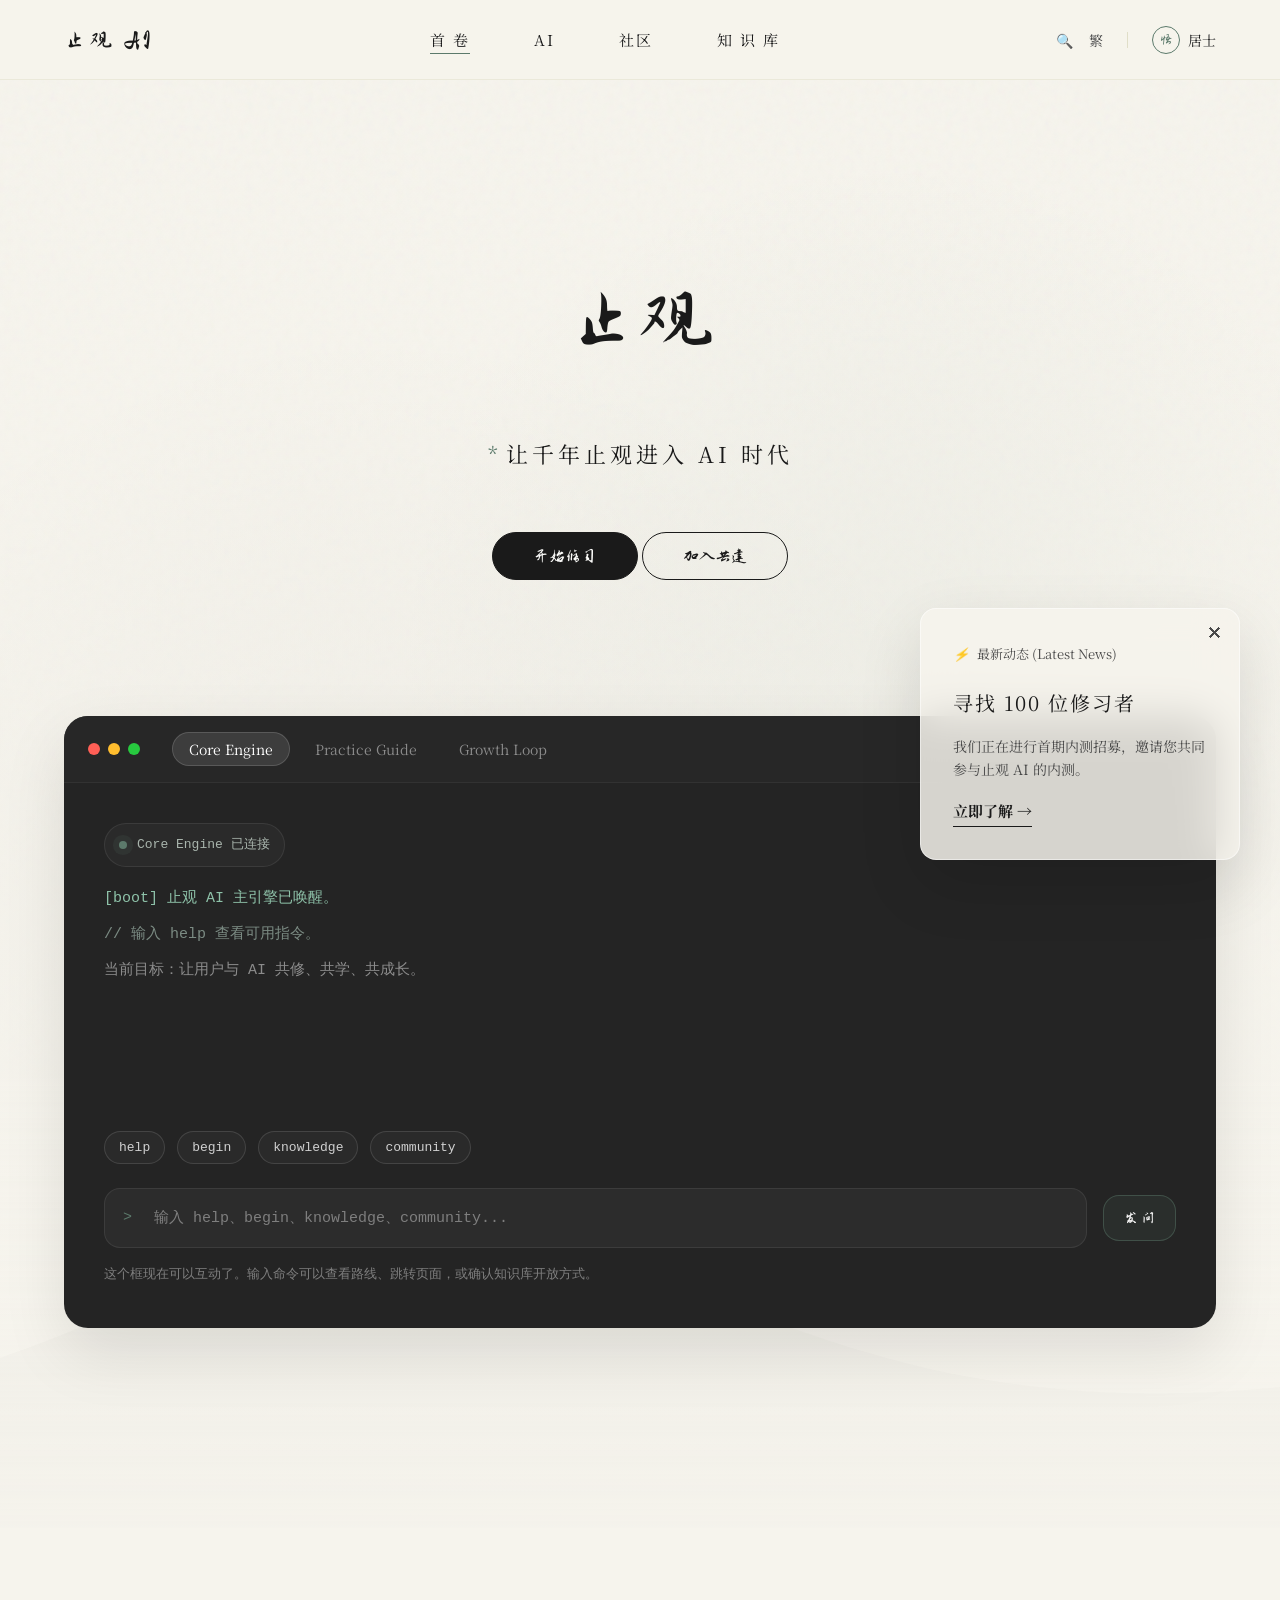
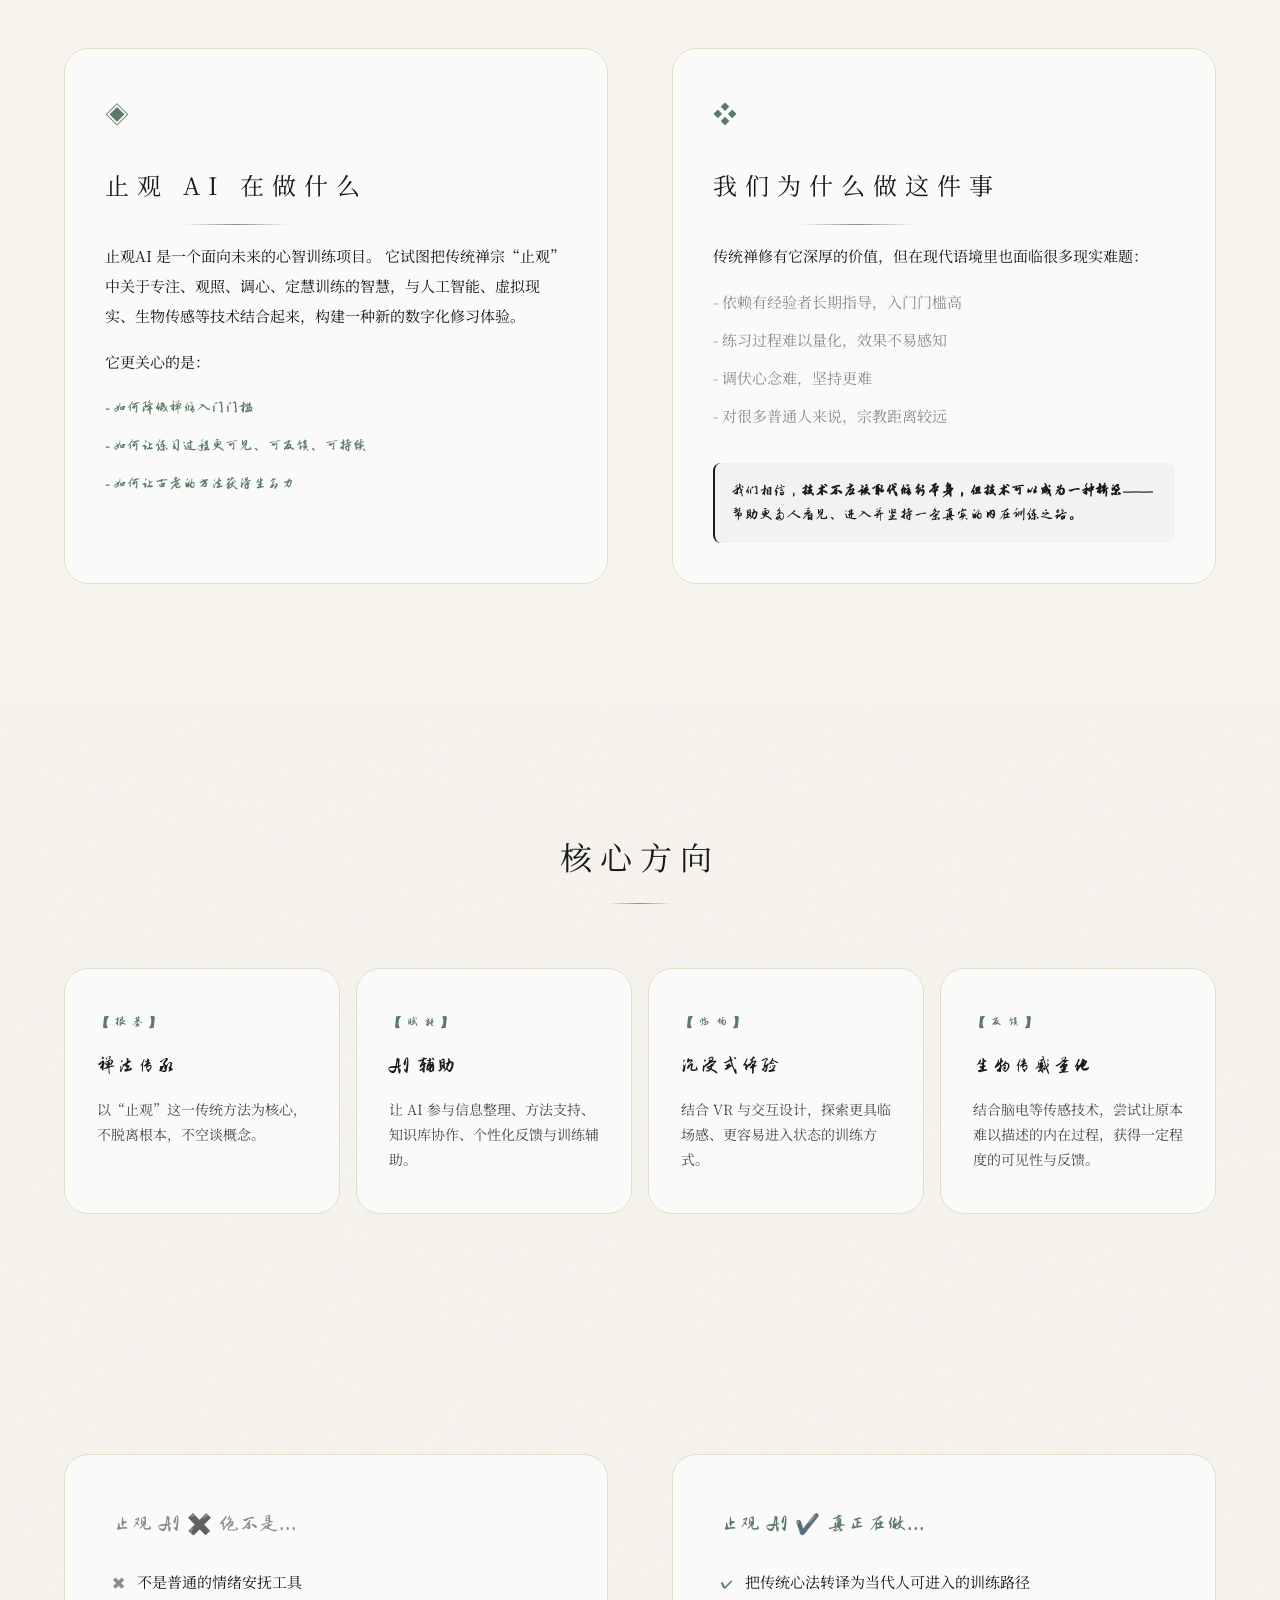
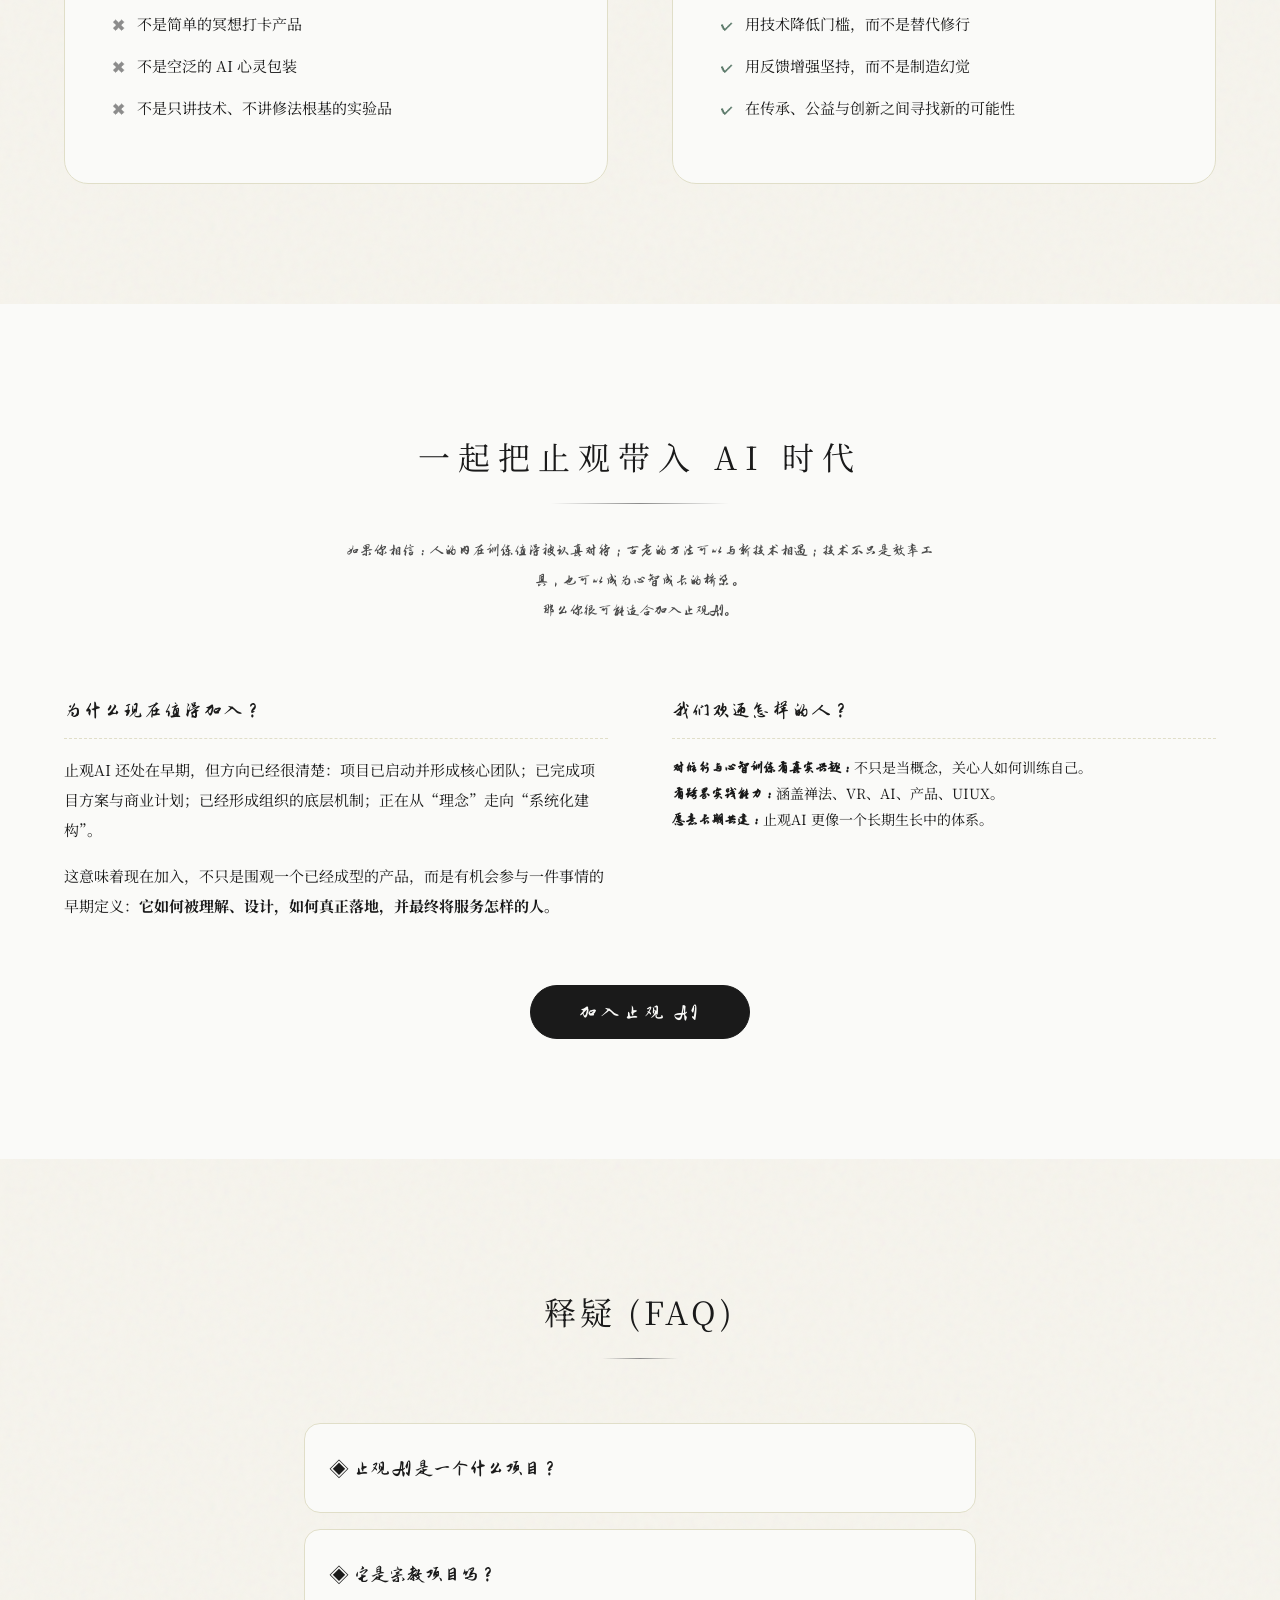
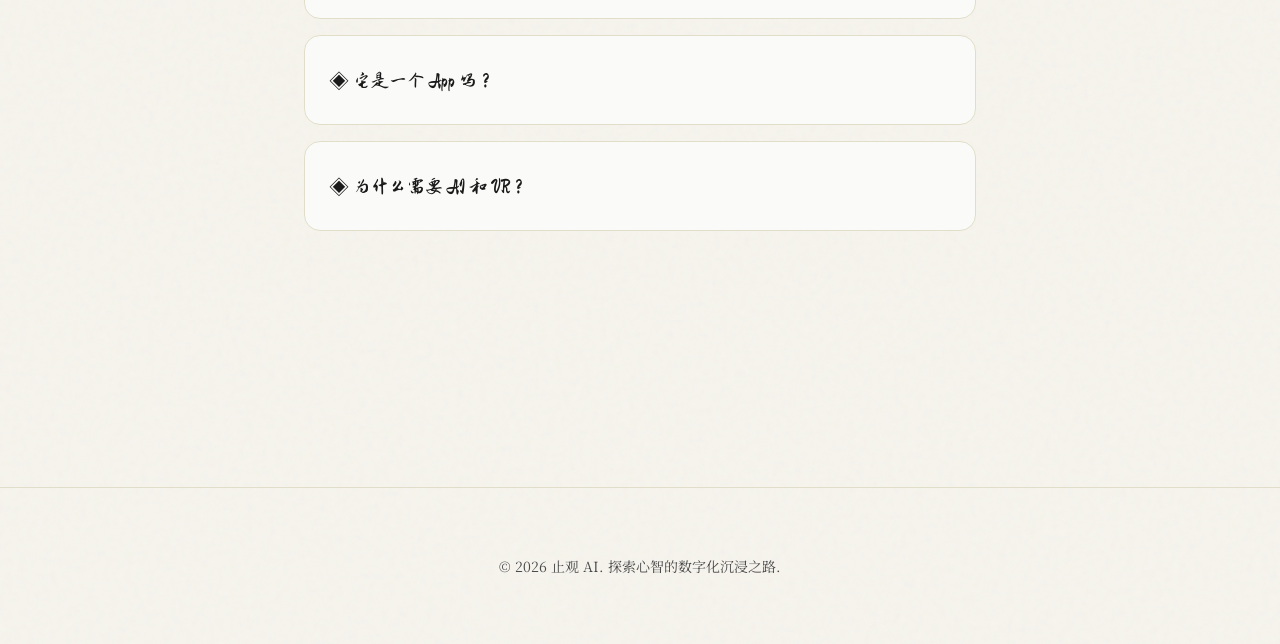
==== commit 419c4656: "Add README and update navbar labels" ====
--- a/index.html
+++ b/index.html
@@ -27,8 +27,8 @@
             </div>
             <ul class="nav-links">
                 <li><a href="index.html" class="active">首 卷</a></li>
-                <li><a href="content.html">藏 经</a></li>
-                <li><a href="community.html">同 修</a></li>
+                <li><a href="content.html">AI</a></li>
+                <li><a href="community.html">社区</a></li>
                 <li><a href="https://github.com/Hujunchuan/Dacheng-Wisdom" target="_blank">知 识 库</a></li>
             </ul>
             <div class="nav-controls">
@@ -63,34 +63,43 @@
                 <button class="btn-cta" onclick="window.location.href='community.html';">加入共建</button>
             </div>
             
-            <div class="zen-terminal stagger-2 animate-slide-up">
+            <div class="zen-terminal stagger-2 animate-slide-up" id="heroTerminal">
                 <div class="zen-terminal-header">
                     <div class="terminal-dot" style="background: #FF5F56;"></div>
                     <div class="terminal-dot" style="background: #FFBD2E;"></div>
                     <div class="terminal-dot" style="background: #27C93F;"></div>
                     
-                    <div class="terminal-nav">
-                        <button class="terminal-tab active">Core Engine</button>
-                        <button class="terminal-tab">VR Environment</button>
-                        <button class="terminal-tab">Bio-Sensors</button>
+                    <div class="terminal-nav" role="tablist" aria-label="止观 AI 模式选择">
+                        <button class="terminal-tab active" type="button" data-terminal-view="core">Core Engine</button>
+                        <button class="terminal-tab" type="button" data-terminal-view="practice">Practice Guide</button>
+                        <button class="terminal-tab" type="button" data-terminal-view="growth">Growth Loop</button>
                     </div>
                 </div>
                 
                 <div class="zen-terminal-body">
-                    <div class="terminal-line">
-                        <span class="terminal-prompt">&gt;</span> Initialize mindset...
+                    <div class="terminal-status">
+                        <span class="terminal-status-dot"></span>
+                        <span id="terminalContextLabel">Core Engine 已连接</span>
                     </div>
-                    <div class="terminal-line" style="margin-left: 20px;">
-                        <span class="terminal-comment">// 正在载入《止观AI项目总述》...</span>
+
+                    <div class="terminal-output" id="terminalOutput" aria-live="polite"></div>
+
+                    <div class="terminal-shortcuts" aria-label="推荐指令">
+                        <button class="terminal-shortcut" type="button" data-command="help">help</button>
+                        <button class="terminal-shortcut" type="button" data-command="begin">begin</button>
+                        <button class="terminal-shortcut" type="button" data-command="knowledge">knowledge</button>
+                        <button class="terminal-shortcut" type="button" data-command="community">community</button>
                     </div>
-                    <div class="terminal-line" style="margin-left: 20px; color: #8C8C8C; font-family: var(--font-serif); font-size: 16px;">
-                        > 以禅法传承为根，以 AI、VR 与生物传感技术为翼，<br>
-                        > 探索一种更可量化、更沉浸、更个性化的心智训练路径。
-                    </div>
-                    <div class="terminal-line" style="margin-top: 24px; color: var(--accent-green);">
-                        [System] Environment ready. Type 'help' to begin. <span style="animation: blink 1s step-end infinite;">█</span>
-                    </div>
-                    
+
+                    <form class="terminal-form" id="terminalForm">
+                        <label class="terminal-entry" for="terminalInput">
+                            <span class="terminal-prompt">&gt;</span>
+                            <input id="terminalInput" class="terminal-input" type="text" placeholder="输入 help、begin、knowledge、community..." autocomplete="off">
+                        </label>
+                        <button class="terminal-submit" type="submit">发 问</button>
+                    </form>
+
+                    <p class="terminal-hint">这个框现在可以互动了。输入命令可以查看路线、跳转页面，或确认知识库开放方式。</p>
                 </div>
             </div>
         </div>
@@ -308,6 +317,176 @@
             if(btnSearch) btnSearch.addEventListener('click', () => searchModal.classList.add('active'));
             if(btnLang) btnLang.addEventListener('click', () => langModal.classList.add('active'));
 
+            const heroTerminal = document.getElementById('heroTerminal');
+            if (heroTerminal) {
+                const terminalOutput = document.getElementById('terminalOutput');
+                const terminalForm = document.getElementById('terminalForm');
+                const terminalInput = document.getElementById('terminalInput');
+                const terminalTabs = heroTerminal.querySelectorAll('[data-terminal-view]');
+                const terminalShortcuts = heroTerminal.querySelectorAll('[data-command]');
+                const terminalContextLabel = document.getElementById('terminalContextLabel');
+                let activeTerminalView = 'core';
+
+                const terminalViews = {
+                    core: {
+                        label: 'Core Engine 已连接',
+                        lines: [
+                            { text: '[boot] 止观 AI 主引擎已唤醒。', className: 'terminal-line-success' },
+                            { text: '// 输入 help 查看可用指令。', className: 'terminal-line-comment' },
+                            { text: '当前目标：让用户与 AI 共修、共学、共成长。', className: 'terminal-line-muted' }
+                        ]
+                    },
+                    practice: {
+                        label: 'Practice Guide 已待命',
+                        lines: [
+                            { text: '[practice] 今日建议：先做 3 分钟呼吸安住，再进入正式对话。', className: 'terminal-line-success' },
+                            { text: '// 输入 begin 可进入当前修习原型页。', className: 'terminal-line-comment' },
+                            { text: 'AI 共修页未来会接入阶段计划、练习回顾与引用解释。', className: 'terminal-line-muted' }
+                        ]
+                    },
+                    growth: {
+                        label: 'Growth Loop 规划中',
+                        lines: [
+                            { text: '[growth] 会话记忆、阶段总结、知识引用将在此闭环。', className: 'terminal-line-success' },
+                            { text: '// 输入 knowledge 查看知识库的开放方式。', className: 'terminal-line-comment' },
+                            { text: '目标不是一次性回答，而是长期陪伴修习与成长。', className: 'terminal-line-muted' }
+                        ]
+                    }
+                };
+
+                const commandAliases = {
+                    '开始': 'begin',
+                    '修习': 'begin',
+                    '共修': 'begin',
+                    '登录': 'login',
+                    '知识库': 'knowledge',
+                    '同修': 'community',
+                    '加入': 'join',
+                    '清空': 'clear'
+                };
+
+                const scrollTerminalToBottom = () => {
+                    terminalOutput.scrollTop = terminalOutput.scrollHeight;
+                };
+
+                const appendTerminalLine = (text, className = '') => {
+                    const line = document.createElement('div');
+                    line.className = ['terminal-line', className].filter(Boolean).join(' ');
+                    line.textContent = text;
+                    terminalOutput.appendChild(line);
+                    scrollTerminalToBottom();
+                };
+
+                const appendUserLine = (command) => {
+                    const line = document.createElement('div');
+                    line.className = 'terminal-line terminal-line-user';
+
+                    const prompt = document.createElement('span');
+                    prompt.className = 'terminal-prompt';
+                    prompt.textContent = '>';
+
+                    const text = document.createElement('span');
+                    text.textContent = command;
+
+                    line.append(prompt, text);
+                    terminalOutput.appendChild(line);
+                    scrollTerminalToBottom();
+                };
+
+                const renderTerminalView = (viewKey) => {
+                    const view = terminalViews[viewKey];
+                    if (!view) return;
+
+                    terminalOutput.innerHTML = '';
+                    terminalContextLabel.textContent = view.label;
+                    view.lines.forEach((line) => appendTerminalLine(line.text, line.className));
+                    terminalInput.focus();
+                };
+
+                const executeCommand = (rawCommand) => {
+                    const normalized = commandAliases[rawCommand] || rawCommand.toLowerCase();
+
+                    if (normalized === 'clear') {
+                        renderTerminalView(activeTerminalView);
+                        return;
+                    }
+
+                    if (normalized === 'help') {
+                        appendTerminalLine('可用命令：help / begin / knowledge / community / join / login / clear', 'terminal-line-success');
+                        appendTerminalLine('提示：上方三个标签分别对应主引擎、修习引导和成长闭环。', 'terminal-line-muted');
+                        return;
+                    }
+
+                    if (normalized === 'begin') {
+                        appendTerminalLine('正在进入修习入口……当前仍是静态原型页，下一步会升级成 AI 共修界面。', 'terminal-line-success');
+                        window.setTimeout(() => {
+                            window.location.href = 'content.html';
+                        }, 700);
+                        return;
+                    }
+
+                    if (normalized === 'knowledge') {
+                        appendTerminalLine('知识库不会直接跳转 GitHub。它会作为站内私有能力存在，并在登录后开放。', 'terminal-line-success');
+                        appendTerminalLine('仓库内容只是知识源之一，会先同步、清洗、切片，再进入内部知识系统。', 'terminal-line-muted');
+                        return;
+                    }
+
+                    if (normalized === 'community') {
+                        appendTerminalLine('正在前往同修共建区……', 'terminal-line-success');
+                        window.setTimeout(() => {
+                            window.location.href = 'community.html';
+                        }, 700);
+                        return;
+                    }
+
+                    if (normalized === 'join') {
+                        appendTerminalLine('正在定位到共建说明……', 'terminal-line-success');
+                        document.getElementById('join')?.scrollIntoView({ behavior: 'smooth', block: 'start' });
+                        return;
+                    }
+
+                    if (normalized === 'login') {
+                        appendTerminalLine('正在打开个人入口……', 'terminal-line-success');
+                        window.setTimeout(() => {
+                            window.location.href = 'auth.html';
+                        }, 700);
+                        return;
+                    }
+
+                    appendTerminalLine('未识别指令。你可以输入 help 查看可用命令。', 'terminal-line-error');
+                };
+
+                terminalTabs.forEach((tab) => {
+                    tab.addEventListener('click', () => {
+                        activeTerminalView = tab.dataset.terminalView;
+                        terminalTabs.forEach((item) => item.classList.toggle('active', item === tab));
+                        renderTerminalView(activeTerminalView);
+                    });
+                });
+
+                terminalShortcuts.forEach((button) => {
+                    button.addEventListener('click', () => {
+                        const command = button.dataset.command;
+                        if (!command) return;
+                        appendUserLine(command);
+                        executeCommand(command);
+                    });
+                });
+
+                terminalForm.addEventListener('submit', (event) => {
+                    event.preventDefault();
+
+                    const rawCommand = terminalInput.value.trim();
+                    if (!rawCommand) return;
+
+                    appendUserLine(rawCommand);
+                    terminalInput.value = '';
+                    executeCommand(rawCommand);
+                });
+
+                renderTerminalView(activeTerminalView);
+            }
+
             // Navbar Scroll Logic
             const handleScroll = () => {
                 if (window.scrollY > 50) {
--- a/css/style.css
+++ b/css/style.css
@@ -410,6 +410,7 @@
 /* Utilities */
 .text-center { text-align: center; }
 .mt-4 { margin-top: var(--space-lg); }
+.font-kai { font-family: var(--font-kai); }
 
 /* Zhiguan AI Additions */
 .grid-2 {
@@ -534,10 +535,66 @@
     border-radius: 0 0 24px 24px;
 }
 
+.terminal-status {
+    display: inline-flex;
+    align-items: center;
+    gap: 10px;
+    margin-bottom: 20px;
+    padding: 8px 14px;
+    border: 1px solid rgba(255, 255, 255, 0.08);
+    border-radius: 999px;
+    color: #a9b5ad;
+    background: rgba(255, 255, 255, 0.03);
+    font-size: 13px;
+}
+
+.terminal-status-dot {
+    width: 8px;
+    height: 8px;
+    border-radius: 50%;
+    background: var(--accent-green);
+    box-shadow: 0 0 0 6px rgba(92, 122, 107, 0.12);
+}
+
+.terminal-output {
+    display: flex;
+    flex-direction: column;
+    gap: 12px;
+    min-height: 220px;
+    max-height: 320px;
+    overflow-y: auto;
+    padding-right: 8px;
+}
+
 .terminal-line {
-    margin-bottom: 12px;
     font-size: 15px;
     line-height: 1.6;
+    color: #d9d9d9;
+    white-space: pre-wrap;
+    word-break: break-word;
+}
+
+.terminal-line-user {
+    display: flex;
+    align-items: center;
+    gap: 8px;
+    color: #ffffff;
+}
+
+.terminal-line-comment {
+    color: #7b8b83;
+}
+
+.terminal-line-muted {
+    color: #8c8c8c;
+}
+
+.terminal-line-success {
+    color: #8ec2a9;
+}
+
+.terminal-line-error {
+    color: #d49090;
 }
 
 .terminal-prompt {
@@ -547,6 +604,86 @@
 
 .terminal-comment {
     color: #6A4C41; /* 檀木褐用于注释 */
+}
+
+.terminal-shortcuts {
+    display: flex;
+    flex-wrap: wrap;
+    gap: 12px;
+    margin-top: 24px;
+}
+
+.terminal-shortcut {
+    padding: 8px 14px;
+    border-radius: 999px;
+    border: 1px solid rgba(255, 255, 255, 0.12);
+    background: rgba(255, 255, 255, 0.03);
+    color: #d0d0d0;
+    font-family: monospace;
+    font-size: 13px;
+    cursor: pointer;
+    transition: all 0.3s ease;
+}
+
+.terminal-shortcut:hover {
+    border-color: rgba(92, 122, 107, 0.45);
+    color: #ffffff;
+    background: rgba(92, 122, 107, 0.12);
+}
+
+.terminal-form {
+    display: flex;
+    align-items: center;
+    gap: 16px;
+    margin-top: 24px;
+}
+
+.terminal-entry {
+    display: flex;
+    align-items: center;
+    gap: 10px;
+    flex: 1;
+    padding: 14px 18px;
+    border-radius: 16px;
+    background: rgba(255, 255, 255, 0.04);
+    border: 1px solid rgba(255, 255, 255, 0.08);
+}
+
+.terminal-input {
+    width: 100%;
+    border: none;
+    outline: none;
+    background: transparent;
+    color: #f1f1f1;
+    font-size: 15px;
+    font-family: monospace;
+}
+
+.terminal-input::placeholder {
+    color: #7e7e7e;
+}
+
+.terminal-submit {
+    padding: 14px 20px;
+    border: 1px solid rgba(92, 122, 107, 0.45);
+    border-radius: 16px;
+    background: rgba(92, 122, 107, 0.12);
+    color: #f1f1f1;
+    font-family: var(--font-kai);
+    font-size: 16px;
+    cursor: pointer;
+    transition: all 0.3s ease;
+}
+
+.terminal-submit:hover {
+    background: rgba(92, 122, 107, 0.22);
+    transform: translateY(-1px);
+}
+
+.terminal-hint {
+    margin-top: 14px;
+    font-size: 13px;
+    color: #7e7e7e;
 }
 
 /* Glassmorphic Floating News Card */
@@ -701,6 +838,21 @@
     .text-vertical, .text-vertical-upright { writing-mode: horizontal-tb; }
     .hero-intro { margin-top: var(--space-md); text-align: center; max-width: 100%; }
     .hero-ctas { flex-direction: column; }
+    .zen-terminal-header,
+    .terminal-form {
+        flex-direction: column;
+        align-items: stretch;
+    }
+    .terminal-nav {
+        margin-left: 0;
+        flex-wrap: wrap;
+    }
+    .zen-terminal-body {
+        padding: 24px;
+    }
+    .terminal-submit {
+        width: 100%;
+    }
     
     .glass-card {
         bottom: 24px;
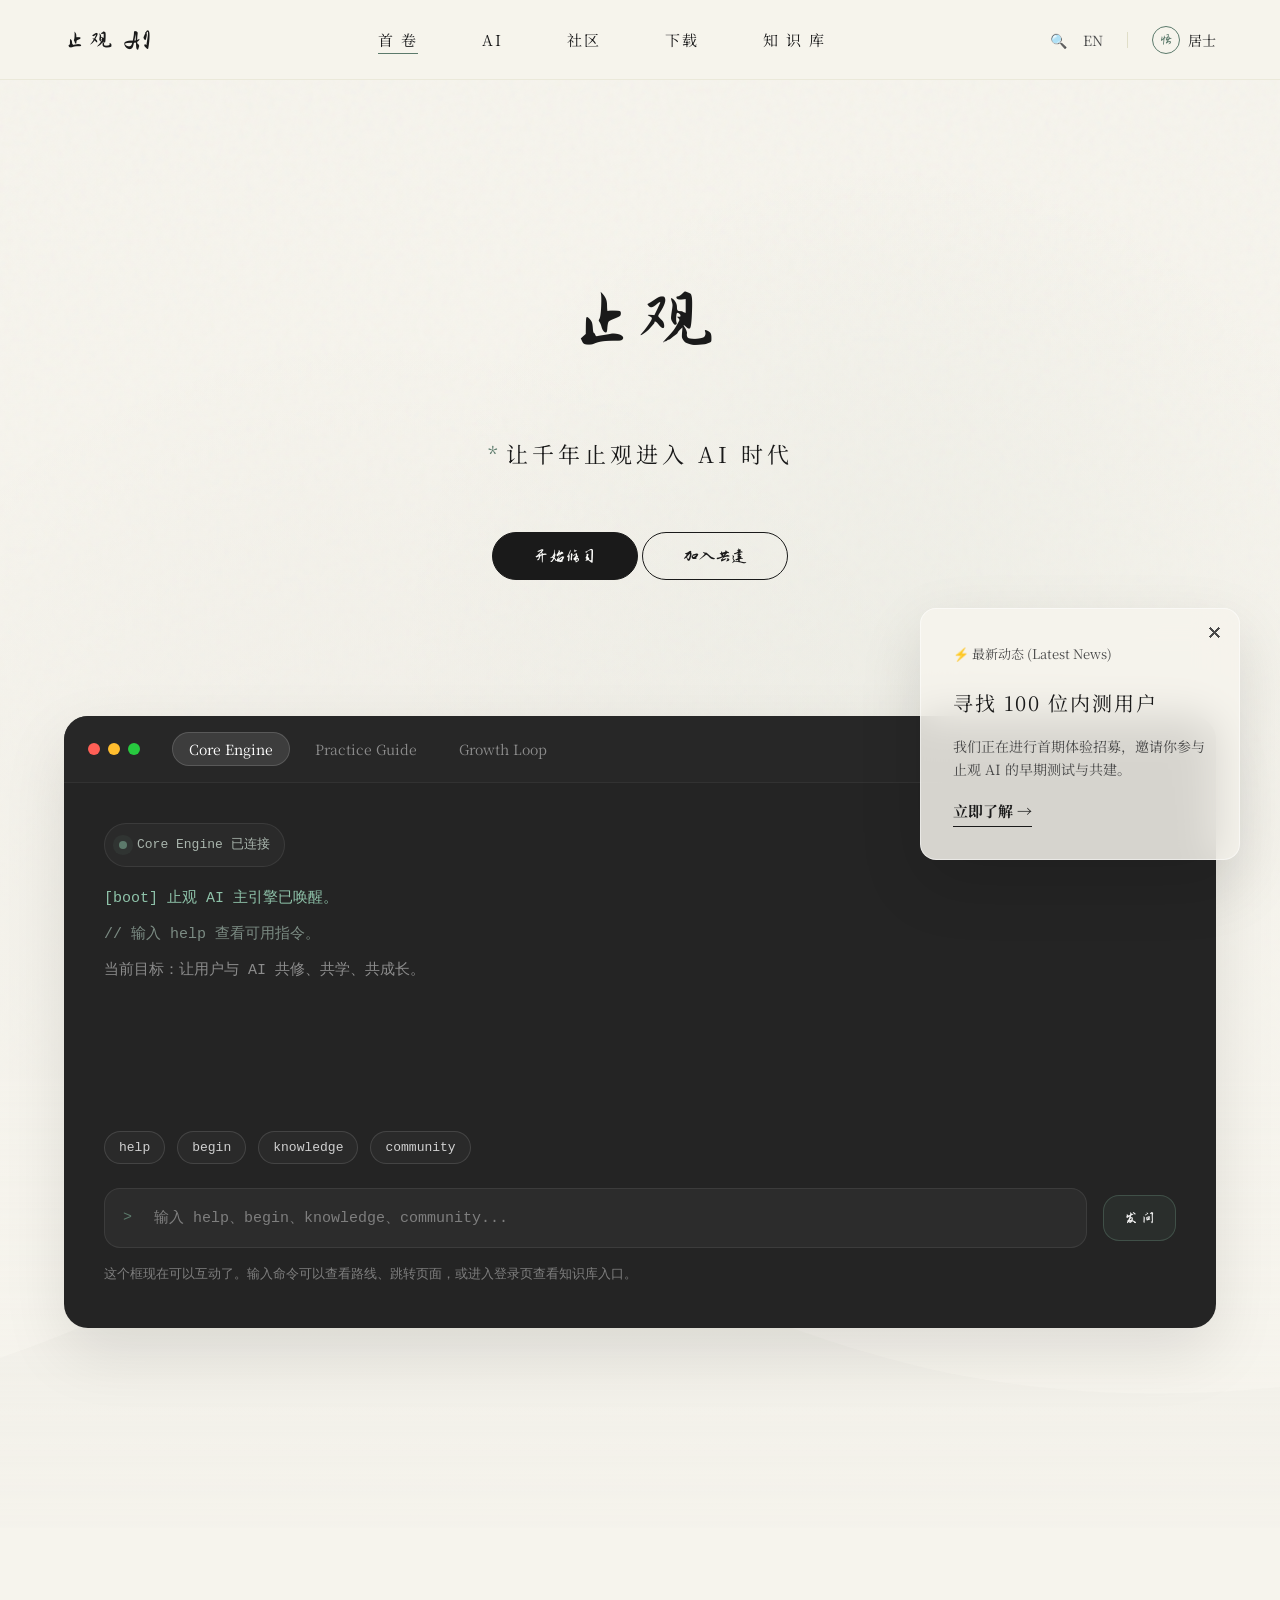
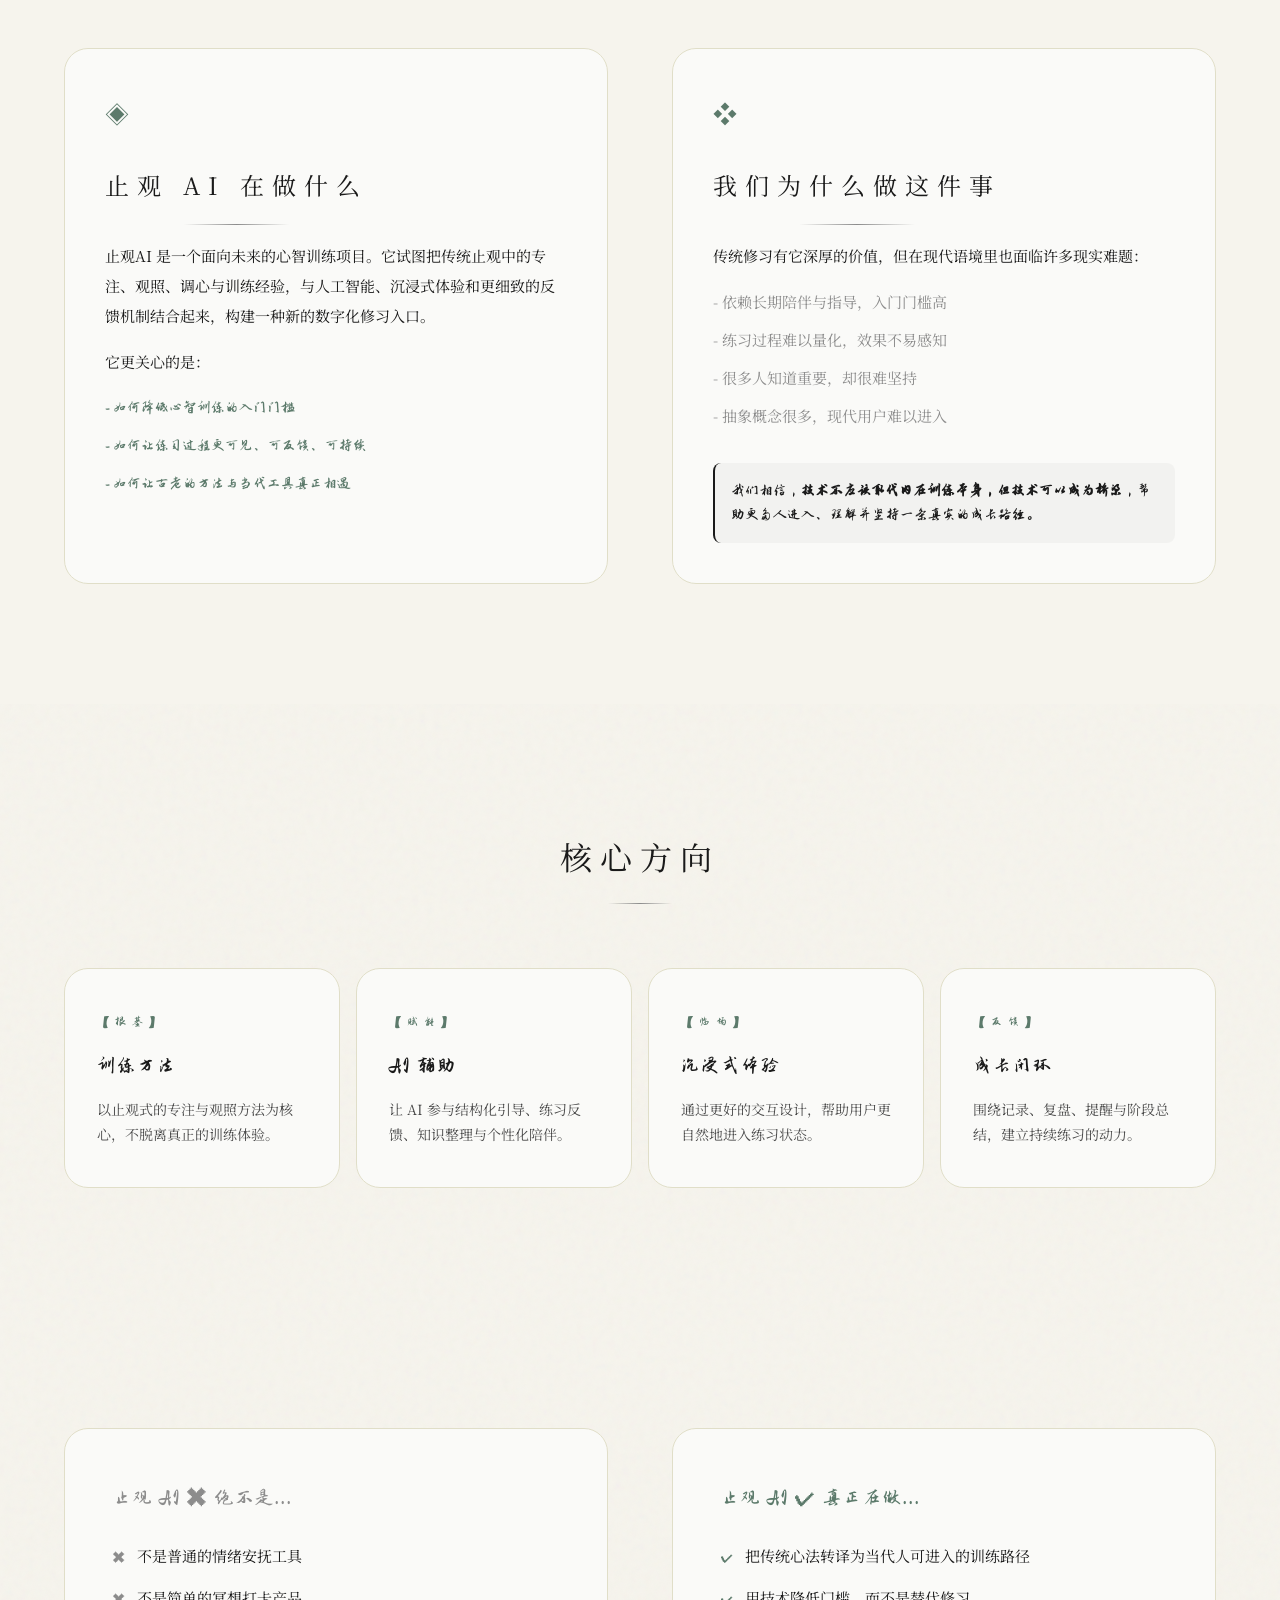
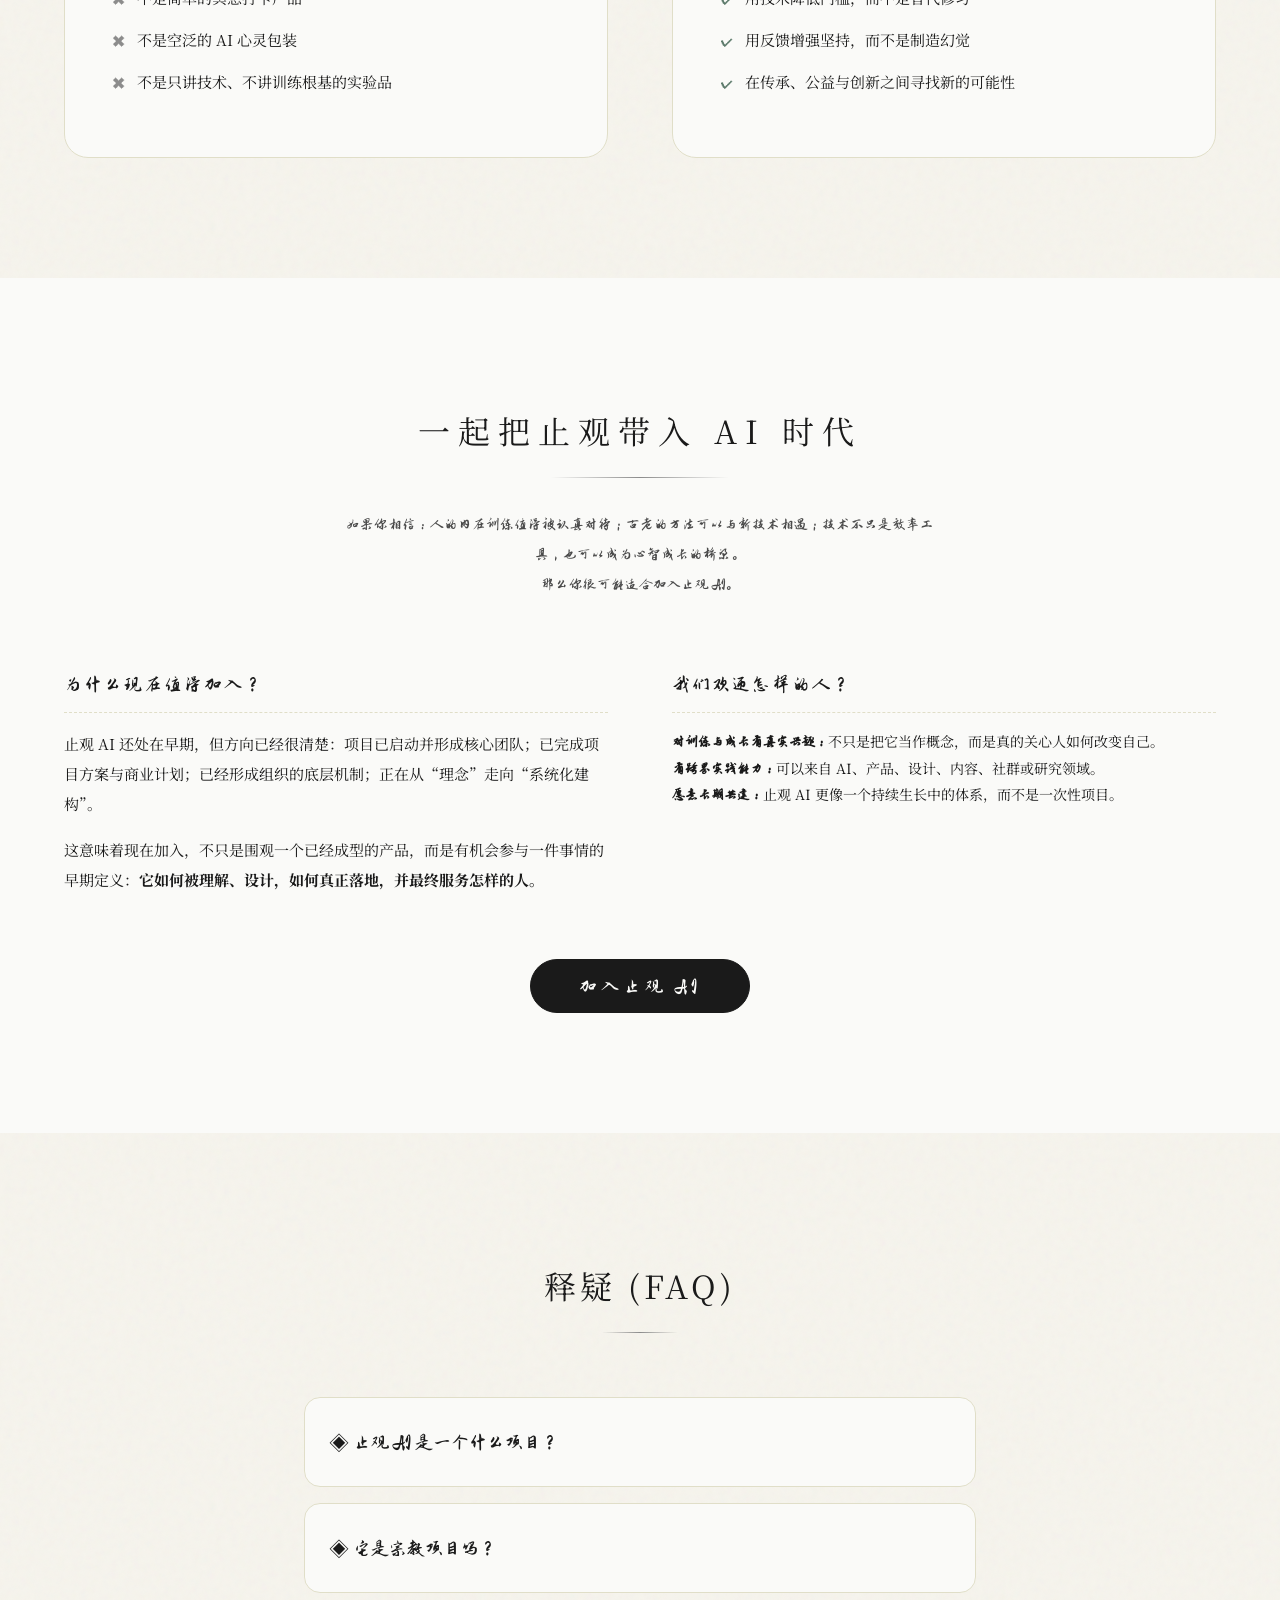
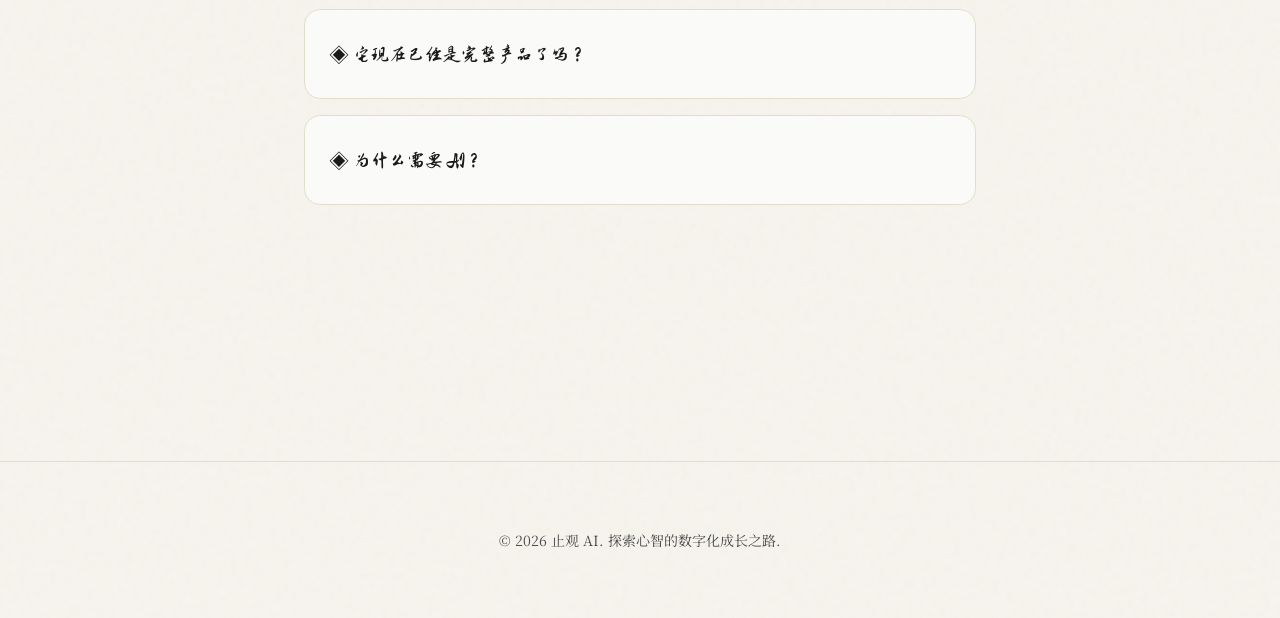
==== commit ac33fd77: "Implement AI prototype and add Pages deployment" ====
--- a/index.html
+++ b/index.html
@@ -3,11 +3,10 @@
 <head>
     <meta charset="UTF-8">
     <meta name="viewport" content="width=device-width, initial-scale=1.0">
-    <title>止观AI - 让千年止观进入 AI 时代</title>
+    <title data-i18n="index.title">止观AI - 让千年止观进入 AI 时代</title>
     <link rel="preconnect" href="https://fonts.googleapis.com">
     <link rel="preconnect" href="https://fonts.gstatic.com" crossorigin>
     <link href="https://fonts.googleapis.com/css2?family=Noto+Serif+SC:wght@300;400;600&family=Zhi+Mang+Xing&display=swap" rel="stylesheet">
-    
     <link rel="stylesheet" href="css/style.css">
     <link rel="stylesheet" href="css/animations.css">
     <link rel="stylesheet" href="css/modals.css">
@@ -16,66 +15,63 @@
     </style>
 </head>
 <body>
-    <!-- 隐藏式导航栏触发区 -->
     <div class="nav-trigger-area"></div>
-    
-    <!-- 导航栏 -->
+
     <nav class="navbar animate-fade-in">
         <div class="nav-container">
             <div class="nav-logo">
-                <a href="#">止观 AI</a>
+                <a href="index.html" data-i18n="common.brand.zhiguan">止观 AI</a>
             </div>
             <ul class="nav-links">
-                <li><a href="index.html" class="active">首 卷</a></li>
-                <li><a href="content.html">AI</a></li>
-                <li><a href="community.html">社区</a></li>
-                <li><a href="https://github.com/Hujunchuan/Dacheng-Wisdom" target="_blank">知 识 库</a></li>
+                <li><a href="index.html" class="active" data-i18n="common.nav.home">首 卷</a></li>
+                <li><a href="content.html" data-i18n="common.nav.ai">AI</a></li>
+                <li><a href="community.html" data-i18n="common.nav.community">社区</a></li>
+                <li><a href="download.html" data-i18n="common.nav.download">下载</a></li>
+                <li><a href="auth.html" data-i18n="common.nav.knowledge">知 识 库</a></li>
             </ul>
             <div class="nav-controls">
-                <button title="搜索" class="hover-ink" id="btnSearch">🔍</button>
-                <button title="繁简切换" class="hover-ink" id="btnLang">繁</button>
+                <button title="搜索" class="hover-ink" id="btnSearch" data-i18n-title="common.ui.search">🔍</button>
+                <button type="button" title="切换语言" class="hover-ink" id="btnLang" data-lang-trigger data-i18n-title="common.ui.language">EN</button>
                 <div style="width: 1px; height: 16px; background: var(--border-color); margin: 0 8px;"></div>
-                <!-- 模拟已登录状态的用户入口 -->
                 <a href="auth.html" title="个人主页" class="hover-ink" style="font-family: var(--font-serif); font-size: 14px; display: flex; align-items: center; gap: 8px;">
                     <div style="width: 28px; height: 28px; border-radius: 50%; border: 1px solid var(--accent-green); display: flex; align-items: center; justify-content: center; color: var(--accent-green); font-family: var(--font-kai);">悟</div>
-                    <span>居士</span>
+                    <span data-i18n="common.nav.account">居士</span>
                 </a>
             </div>
         </div>
     </nav>
 
-    <!-- 头部横幅 (Hero Section) -->
     <header class="hero" id="home">
         <div class="hero-bg animate-float"></div>
         <div class="hero-mountain"></div>
-        
+
         <div class="container hero-content">
             <div class="hero-title-wrap">
-                <h1 class="hero-title zhi-mang-xing">止观</h1>
+                <h1 class="hero-title zhi-mang-xing" data-i18n="index.hero.title">止观</h1>
                 <div class="hero-subtitle-box stagger-1 animate-slide-up">
-                    <span style="color: var(--accent-green); font-size: 20px;">*</span> 
-                    <span style="font-family: var(--font-serif); font-size: 22px; color: var(--text-primary); letter-spacing: 4px;">让千年止观进入 AI 时代</span>
-                </div>
-            </div>
-            
+                    <span style="color: var(--accent-green); font-size: 20px;">*</span>
+                    <span style="font-family: var(--font-serif); font-size: 22px; color: var(--text-primary); letter-spacing: 4px;" data-i18n="index.hero.subtitle">让千年止观进入 AI 时代</span>
+                </div>
+            </div>
+
             <div class="hero-ctas stagger-2 animate-slide-up" style="margin-top: 40px; justify-content: center; flex-direction: row;">
-                <button class="btn-cta primary" onclick="window.location.href='content.html';">开始修习</button>
-                <button class="btn-cta" onclick="window.location.href='community.html';">加入共建</button>
-            </div>
-            
+                <button class="btn-cta primary" onclick="window.location.href='content.html';" data-i18n="index.hero.ctaPrimary">开始修习</button>
+                <button class="btn-cta" onclick="window.location.href='community.html';" data-i18n="index.hero.ctaSecondary">加入共建</button>
+            </div>
+
             <div class="zen-terminal stagger-2 animate-slide-up" id="heroTerminal">
                 <div class="zen-terminal-header">
                     <div class="terminal-dot" style="background: #FF5F56;"></div>
                     <div class="terminal-dot" style="background: #FFBD2E;"></div>
                     <div class="terminal-dot" style="background: #27C93F;"></div>
-                    
+
                     <div class="terminal-nav" role="tablist" aria-label="止观 AI 模式选择">
                         <button class="terminal-tab active" type="button" data-terminal-view="core">Core Engine</button>
                         <button class="terminal-tab" type="button" data-terminal-view="practice">Practice Guide</button>
                         <button class="terminal-tab" type="button" data-terminal-view="growth">Growth Loop</button>
                     </div>
                 </div>
-                
+
                 <div class="zen-terminal-body">
                     <div class="terminal-status">
                         <span class="terminal-status-dot"></span>
@@ -94,106 +90,98 @@
                     <form class="terminal-form" id="terminalForm">
                         <label class="terminal-entry" for="terminalInput">
                             <span class="terminal-prompt">&gt;</span>
-                            <input id="terminalInput" class="terminal-input" type="text" placeholder="输入 help、begin、knowledge、community..." autocomplete="off">
+                            <input id="terminalInput" class="terminal-input" type="text" autocomplete="off" data-i18n-placeholder="index.terminal.input" placeholder="输入 help、begin、knowledge、community...">
                         </label>
-                        <button class="terminal-submit" type="submit">发 问</button>
+                        <button class="terminal-submit" type="submit" data-i18n="index.terminal.submit">发 问</button>
                     </form>
 
-                    <p class="terminal-hint">这个框现在可以互动了。输入命令可以查看路线、跳转页面，或确认知识库开放方式。</p>
+                    <p class="terminal-hint" id="terminalHint">这个框现在可以互动了。输入命令可以查看路线、跳转页面，或进入登录页查看知识库入口。</p>
                 </div>
             </div>
         </div>
     </header>
 
-    <!-- 在做什么 & 为什么做 -->
     <section class="section" id="about" style="background-color: var(--bg-color);">
         <div class="container">
             <div class="grid-2">
                 <div class="bento-card animate-slide-up">
                     <div class="bento-icon">◈</div>
-                    <h2 class="section-title" style="font-size: 24px;">止观 AI 在做什么</h2>
-                    <p style="margin-bottom: var(--space-md); margin-top: var(--space-md);">
-                        止观AI 是一个面向未来的心智训练项目。
-                        它试图把传统禅宗“止观”中关于专注、观照、调心、定慧训练的智慧，与人工智能、虚拟现实、生物传感等技术结合起来，构建一种新的数字化修习体验。
-                    </p>
-                    <p style="margin-bottom: var(--space-md);">它更关心的是：</p>
-                    <ul style="list-style: none; color: var(--accent-green); font-family: var(--font-kai);">
-                        <li style="margin-bottom: 8px;">- 如何降低禅修入门门槛</li>
+                    <h2 class="section-title" style="font-size: 24px;" data-i18n="index.about.card1.title">止观 AI 在做什么</h2>
+                    <p style="margin-bottom: var(--space-md); margin-top: var(--space-md);" data-i18n="index.about.card1.body">止观AI 是一个面向未来的心智训练项目。它试图把传统止观中的专注、观照、调心与训练经验，与人工智能、沉浸式体验和更细致的反馈机制结合起来，构建一种新的数字化修习入口。</p>
+                    <p style="margin-bottom: var(--space-md);" data-i18n="index.about.card1.intro">它更关心的是：</p>
+                    <ul style="list-style: none; color: var(--accent-green); font-family: var(--font-kai);" data-i18n-html="index.about.card1.list">
+                        <li style="margin-bottom: 8px;">- 如何降低心智训练的入门门槛</li>
                         <li style="margin-bottom: 8px;">- 如何让练习过程更可见、可反馈、可持续</li>
-                        <li style="margin-bottom: 8px;">- 如何让古老的方法获得生命力</li>
+                        <li style="margin-bottom: 8px;">- 如何让古老的方法与当代工具真正相遇</li>
                     </ul>
                 </div>
-                
+
                 <div class="bento-card animate-slide-up" style="animation-delay: 0.2s;">
                     <div class="bento-icon">❖</div>
-                    <h2 class="section-title" style="font-size: 24px;">我们为什么做这件事</h2>
-                    <p style="margin-bottom: var(--space-md); margin-top: var(--space-md);">传统禅修有它深厚的价值，但在现代语境里也面临很多现实难题：</p>
-                    <ul style="list-style: none; margin-bottom: var(--space-lg); color: var(--text-light);">
-                        <li style="margin-bottom: 8px;">- 依赖有经验者长期指导，入门门槛高</li>
+                    <h2 class="section-title" style="font-size: 24px;" data-i18n="index.about.card2.title">我们为什么做这件事</h2>
+                    <p style="margin-bottom: var(--space-md); margin-top: var(--space-md);" data-i18n="index.about.card2.body">传统修习有它深厚的价值，但在现代语境里也面临许多现实难题：</p>
+                    <ul style="list-style: none; margin-bottom: var(--space-lg); color: var(--text-light);" data-i18n-html="index.about.card2.list">
+                        <li style="margin-bottom: 8px;">- 依赖长期陪伴与指导，入门门槛高</li>
                         <li style="margin-bottom: 8px;">- 练习过程难以量化，效果不易感知</li>
-                        <li style="margin-bottom: 8px;">- 调伏心念难，坚持更难</li>
-                        <li style="margin-bottom: 8px;">- 对很多普通人来说，宗教距离较远</li>
+                        <li style="margin-bottom: 8px;">- 很多人知道重要，却很难坚持</li>
+                        <li style="margin-bottom: 8px;">- 抽象概念很多，现代用户难以进入</li>
                     </ul>
                     <div style="background: rgba(26, 26, 26, 0.03); padding: 16px; border-radius: 8px; border-left: 2px solid var(--text-primary);">
-                        <p style="font-family: var(--font-kai); margin: 0; line-height: 1.6; color: var(--text-primary);">
-                            我们相信，<strong>技术不应该取代修行本身，但技术可以成为一种桥梁</strong>——帮助更多人看见、进入并坚持一条真实的内在训练之路。
-                        </p>
+                        <p style="font-family: var(--font-kai); margin: 0; line-height: 1.6; color: var(--text-primary);" data-i18n-html="index.about.card2.quote">我们相信，<strong>技术不应该取代内在训练本身，但技术可以成为桥梁</strong>，帮助更多人进入、理解并坚持一条真实的成长路径。</p>
                     </div>
                 </div>
             </div>
         </div>
     </section>
 
-    <!-- 核心方向 -->
     <section class="section" id="directions">
         <div class="container">
             <div class="section-header">
-                <h2 class="section-title">核心方向</h2>
-            </div>
-            
+                <h2 class="section-title" data-i18n="index.directions.title">核心方向</h2>
+            </div>
+
             <div class="grid-4 animate-slide-up" style="animation-delay: 0.3s;">
                 <div class="card hover-ink">
-                    <div class="card-category">【 根 基 】</div>
-                    <h3 class="card-title font-kai">禅法传承</h3>
-                    <p class="card-excerpt">以“止观”这一传统方法为核心，不脱离根本，不空谈概念。</p>
+                    <div class="card-category" data-i18n="index.directions.card1.category">【 根 基 】</div>
+                    <h3 class="card-title font-kai" data-i18n="index.directions.card1.title">训练方法</h3>
+                    <p class="card-excerpt" data-i18n="index.directions.card1.body">以止观式的专注与观照方法为核心，不脱离真正的训练体验。</p>
                 </div>
                 <div class="card hover-ink">
-                    <div class="card-category">【 赋 能 】</div>
-                    <h3 class="card-title font-kai">AI 辅助</h3>
-                    <p class="card-excerpt">让 AI 参与信息整理、方法支持、知识库协作、个性化反馈与训练辅助。</p>
+                    <div class="card-category" data-i18n="index.directions.card2.category">【 赋 能 】</div>
+                    <h3 class="card-title font-kai" data-i18n="index.directions.card2.title">AI 辅助</h3>
+                    <p class="card-excerpt" data-i18n="index.directions.card2.body">让 AI 参与结构化引导、练习反馈、知识整理与个性化陪伴。</p>
                 </div>
                 <div class="card hover-ink">
-                    <div class="card-category">【 临 场 】</div>
-                    <h3 class="card-title font-kai">沉浸式体验</h3>
-                    <p class="card-excerpt">结合 VR 与交互设计，探索更具临场感、更容易进入状态的训练方式。</p>
+                    <div class="card-category" data-i18n="index.directions.card3.category">【 临 场 】</div>
+                    <h3 class="card-title font-kai" data-i18n="index.directions.card3.title">沉浸式体验</h3>
+                    <p class="card-excerpt" data-i18n="index.directions.card3.body">通过更好的交互设计，帮助用户更自然地进入练习状态。</p>
                 </div>
                 <div class="card hover-ink">
-                    <div class="card-category">【 反 馈 】</div>
-                    <h3 class="card-title font-kai">生物传感量化</h3>
-                    <p class="card-excerpt">结合脑电等传感技术，尝试让原本难以描述的内在过程，获得一定程度的可见性与反馈。</p>
+                    <div class="card-category" data-i18n="index.directions.card4.category">【 反 馈 】</div>
+                    <h3 class="card-title font-kai" data-i18n="index.directions.card4.title">成长闭环</h3>
+                    <p class="card-excerpt" data-i18n="index.directions.card4.body">围绕记录、复盘、提醒与阶段总结，建立持续练习的动力。</p>
                 </div>
             </div>
         </div>
     </section>
-    
-    <!-- 价值主张 -->
+
     <section class="section">
         <div class="container">
             <div class="grid-2 animate-slide-up">
                 <div class="value-box negative">
-                    <h3 class="font-kai" style="font-size: 20px; margin-bottom: 24px; color: var(--text-light);">止观 AI ✖️ 绝不是...</h3>
-                    <ul>
+                    <h3 class="font-kai" style="font-size: 20px; margin-bottom: 24px; color: var(--text-light);" data-i18n="index.value.negative.title">止观 AI ✖ 绝不是...</h3>
+                    <ul data-i18n-html="index.value.negative.list">
                         <li>不是普通的情绪安抚工具</li>
                         <li>不是简单的冥想打卡产品</li>
                         <li>不是空泛的 AI 心灵包装</li>
-                        <li>不是只讲技术、不讲修法根基的实验品</li>
+                        <li>不是只讲技术、不讲训练根基的实验品</li>
                     </ul>
                 </div>
                 <div class="value-box positive">
-                    <h3 class="font-kai" style="font-size: 20px; margin-bottom: 24px; color: var(--accent-green);">止观 AI ✔️ 真正在做...</h3>
-                    <ul>
+                    <h3 class="font-kai" style="font-size: 20px; margin-bottom: 24px; color: var(--accent-green);" data-i18n="index.value.positive.title">止观 AI ✔ 真正在做...</h3>
+                    <ul data-i18n-html="index.value.positive.list">
                         <li>把传统心法转译为当代人可进入的训练路径</li>
-                        <li>用技术降低门槛，而不是替代修行</li>
+                        <li>用技术降低门槛，而不是替代修习</li>
                         <li>用反馈增强坚持，而不是制造幻觉</li>
                         <li>在传承、公益与创新之间寻找新的可能性</li>
                     </ul>
@@ -202,120 +190,91 @@
         </div>
     </section>
 
-    <!-- 加入我们 -->
     <section class="section" id="join" style="background-color: var(--surface-color);">
         <div class="container">
             <div class="section-header">
-                <h2 class="section-title">一起把止观带入 AI 时代</h2>
-                <p class="font-kai mt-4" style="color: var(--text-secondary); max-width: 600px; margin-left: auto; margin-right: auto;">
-                    如果你相信：人的内在训练值得被认真对待；古老的方法可以与新技术相遇；技术不只是效率工具，也可以成为心智成长的桥梁。<br>那么你很可能适合加入止观AI。
-                </p>
-            </div>
-            
+                <h2 class="section-title" data-i18n="index.join.title">一起把止观带入 AI 时代</h2>
+                <p class="font-kai mt-4" style="color: var(--text-secondary); max-width: 600px; margin-left: auto; margin-right: auto;" data-i18n-html="index.join.desc">如果你相信：人的内在训练值得被认真对待；古老的方法可以与新技术相遇；技术不只是效率工具，也可以成为心智成长的桥梁。<br>那么你很可能适合加入止观 AI。</p>
+            </div>
+
             <div class="grid-2 animate-slide-up" style="margin-bottom: var(--space-xl);">
                 <div>
-                    <h3 class="font-kai" style="font-size: 20px; margin-bottom: 16px; border-bottom: 1px dashed var(--border-color); padding-bottom: 8px;">为什么现在值得加入？</h3>
-                    <p style="margin-bottom: 16px;">止观AI 还处在早期，但方向已经很清楚：项目已启动并形成核心团队；已完成项目方案与商业计划；已经形成组织的底层机制；正在从“理念”走向“系统化建构”。</p>
-                    <p>这意味着现在加入，不只是围观一个已经成型的产品，而是有机会参与一件事情的早期定义：<strong>它如何被理解、设计，如何真正落地，并最终将服务怎样的人。</strong></p>
+                    <h3 class="font-kai" style="font-size: 20px; margin-bottom: 16px; border-bottom: 1px dashed var(--border-color); padding-bottom: 8px;" data-i18n="index.join.whyTitle">为什么现在值得加入？</h3>
+                    <p style="margin-bottom: 16px;" data-i18n="index.join.whyBody1">止观 AI 还处在早期，但方向已经很清楚：项目已启动并形成核心团队；已完成项目方案与商业计划；已经形成组织的底层机制；正在从“理念”走向“系统化建构”。</p>
+                    <p data-i18n-html="index.join.whyBody2">这意味着现在加入，不只是围观一个已经成型的产品，而是有机会参与一件事情的早期定义：<strong>它如何被理解、设计，如何真正落地，并最终服务怎样的人。</strong></p>
                 </div>
                 <div>
-                    <h3 class="font-kai" style="font-size: 20px; margin-bottom: 16px; border-bottom: 1px dashed var(--border-color); padding-bottom: 8px;">我们欢迎怎样的人？</h3>
-                    <div style="font-family: var(--font-serif); font-size: 14px; line-height: 1.8;">
-                        <p><strong class="font-kai">对修行与心智训练有真实兴趣：</strong>不只是当概念，关心人如何训练自己。</p>
-                        <p><strong class="font-kai">有跨界实践能力：</strong>涵盖禅法、VR、AI、产品、UIUX。</p>
-                        <p><strong class="font-kai">愿意长期共建：</strong>止观AI 更像一个长期生长中的体系。</p>
+                    <h3 class="font-kai" style="font-size: 20px; margin-bottom: 16px; border-bottom: 1px dashed var(--border-color); padding-bottom: 8px;" data-i18n="index.join.peopleTitle">我们欢迎怎样的人？</h3>
+                    <div style="font-family: var(--font-serif); font-size: 14px; line-height: 1.8;" data-i18n-html="index.join.peopleBody">
+                        <p><strong class="font-kai">对训练与成长有真实兴趣：</strong>不只是把它当作概念，而是真的关心人如何改变自己。</p>
+                        <p><strong class="font-kai">有跨界实践能力：</strong>可以来自 AI、产品、设计、内容、社群或研究领域。</p>
+                        <p><strong class="font-kai">愿意长期共建：</strong>止观 AI 更像一个持续生长中的体系，而不是一次性项目。</p>
                     </div>
                 </div>
             </div>
-            
+
             <div class="text-center">
-                <button class="btn-cta primary" style="font-size: 20px; padding: 16px 48px; letter-spacing: 4px;">加入止观 AI</button>
+                <button class="btn-cta primary" style="font-size: 20px; padding: 16px 48px; letter-spacing: 4px;" data-i18n="index.join.cta">加入止观 AI</button>
             </div>
         </div>
     </section>
 
-    <!-- FAQ -->
     <section class="section">
         <div class="container" style="max-width: 800px;">
             <div class="section-header">
-                <h2 class="section-title" style="letter-spacing: 4px;">释疑 (FAQ)</h2>
-            </div>
-            
+                <h2 class="section-title" style="letter-spacing: 4px;" data-i18n="index.faq.title">释疑 (FAQ)</h2>
+            </div>
+
             <div class="faq-list animate-slide-up">
                 <div class="faq-item">
-                    <div class="faq-q">◈ 止观 AI 是一个什么项目？</div>
-                    <div class="faq-a">一个将禅宗止观方法与 AI、VR、生物传感技术结合的心智训练项目。</div>
+                    <div class="faq-q" data-i18n="index.faq.q1">◈ 止观 AI 是一个什么项目？</div>
+                    <div class="faq-a" data-i18n="index.faq.a1">一个把心智训练方法与 AI、交互设计和长期成长机制结合起来的数字化项目。</div>
                 </div>
                 <div class="faq-item">
-                    <div class="faq-q">◈ 它是宗教项目吗？</div>
-                    <div class="faq-a">它根植于禅法传承，但希望以更开放、更可进入、更适合当代人的方式去表达和实践。</div>
+                    <div class="faq-q" data-i18n="index.faq.q2">◈ 它是宗教项目吗？</div>
+                    <div class="faq-a" data-i18n="index.faq.a2">它借鉴了东方训练传统的经验，但希望用更开放、更现代、更可进入的方式表达与实践。</div>
                 </div>
                 <div class="faq-item">
-                    <div class="faq-q">◈ 它是一个 App 吗？</div>
-                    <div class="faq-a">目前不只是单一产品形态，更像一个正在形成中的系统：包含方法、产品、技术、知识库和协作机制。</div>
+                    <div class="faq-q" data-i18n="index.faq.q3">◈ 它现在已经是完整产品了吗？</div>
+                    <div class="faq-a" data-i18n="index.faq.a3">还不是。当前网页端更像一个官网与产品原型，用来承接方向说明和后续能力入口。</div>
                 </div>
                 <div class="faq-item">
-                    <div class="faq-q">◈ 为什么需要 AI 和 VR？</div>
-                    <div class="faq-a">AI 不是为了替代修行，而是为了帮助知识整理、训练支持。VR 和生物传感则是在探索一种更沉浸、更可感知、更可持续的训练体验，让原本抽象的定慧过程变得容易进入与反馈。</div>
+                    <div class="faq-q" data-i18n="index.faq.q4">◈ 为什么需要 AI？</div>
+                    <div class="faq-a" data-i18n="index.faq.a4">AI 不是为了替代人，而是为了帮助整理知识、提供引导、承接问题，并形成更连续的成长反馈。</div>
                 </div>
             </div>
         </div>
     </section>
 
-    <!-- Footer -->
     <footer class="footer">
-        <p>&copy; 2026 止观 AI. 探索心智的数字化沉浸之路.</p>
+        <p data-i18n="index.footer">© 2026 止观 AI. 探索心智的数字化成长之路.</p>
     </footer>
 
-    <!-- Global Floating Glass Card -->
     <div class="glass-card animate-slide-up" id="globalNoticeCard" style="animation-delay: 1s;">
         <button class="glass-card-close" onclick="document.getElementById('globalNoticeCard').style.display='none'">✕</button>
-        <div class="glass-card-header">
-            <i style="color: var(--accent-gold);">⚡</i> 最新动态 (Latest News)
-        </div>
-        <h3 class="glass-card-title">寻找 100 位修习者</h3>
-        <p class="glass-card-desc">我们正在进行首期内测招募，邀请您共同参与止观 AI 的内测。</p>
-        <a href="community.html" style="display: inline-block; margin-top: 16px; font-weight: bold; border-bottom: 1px solid var(--text-primary);">立即了解 &rarr;</a>
+        <div class="glass-card-header" data-i18n="index.notice.header">⚡ 最新动态 (Latest News)</div>
+        <h3 class="glass-card-title" data-i18n="index.notice.title">寻找 100 位内测用户</h3>
+        <p class="glass-card-desc" data-i18n="index.notice.desc">我们正在进行首期体验招募，邀请你参与止观 AI 的早期测试与共建。</p>
+        <a href="community.html" style="display: inline-block; margin-top: 16px; font-weight: bold; border-bottom: 1px solid var(--text-primary);" data-i18n="index.notice.link">立即了解 &rarr;</a>
     </div>
 
-    <!-- Search Overlay -->
     <div class="overlay-modal" id="searchModal">
-        <button class="modal-close" onclick="document.getElementById('searchModal').classList.remove('active')">✕</button>
+        <button class="modal-close" type="button" data-close-modal="searchModal">✕</button>
         <div class="search-container">
             <div class="search-input-wrapper">
-                <input type="text" class="search-input" placeholder="输入关键字..." autofocus>
+                <input type="text" class="search-input" data-i18n-placeholder="common.search.placeholder" placeholder="输入关键字..." autofocus>
             </div>
         </div>
     </div>
 
-    <!-- Language Overlay -->
-    <div class="overlay-modal" id="langModal">
-        <button class="modal-close" onclick="document.getElementById('langModal').classList.remove('active')">✕</button>
-        <div class="lang-container">
-            <div class="lang-title">选择语言</div>
-            <div class="lang-grid">
-                <div class="lang-option active">
-                    <div class="lang-name">简体中文</div>
-                    <div class="lang-desc">标准语境</div>
-                </div>
-                <div class="lang-option">
-                    <div class="lang-name">English</div>
-                    <div class="lang-desc">Global Access</div>
-                </div>
-            </div>
-        </div>
-    </div>
-
-    <!-- Script -->
     <script>
         document.addEventListener('DOMContentLoaded', () => {
             const btnSearch = document.getElementById('btnSearch');
             const searchModal = document.getElementById('searchModal');
-            const btnLang = document.getElementById('btnLang');
-            const langModal = document.getElementById('langModal');
-            
-            if(btnSearch) btnSearch.addEventListener('click', () => searchModal.classList.add('active'));
-            if(btnLang) btnLang.addEventListener('click', () => langModal.classList.add('active'));
+
+            if (btnSearch && searchModal) {
+                btnSearch.addEventListener('click', () => searchModal.classList.add('active'));
+            }
 
             const heroTerminal = document.getElementById('heroTerminal');
             if (heroTerminal) {
@@ -325,32 +284,86 @@
                 const terminalTabs = heroTerminal.querySelectorAll('[data-terminal-view]');
                 const terminalShortcuts = heroTerminal.querySelectorAll('[data-command]');
                 const terminalContextLabel = document.getElementById('terminalContextLabel');
+                const terminalHint = document.getElementById('terminalHint');
                 let activeTerminalView = 'core';
-
-                const terminalViews = {
-                    core: {
-                        label: 'Core Engine 已连接',
-                        lines: [
-                            { text: '[boot] 止观 AI 主引擎已唤醒。', className: 'terminal-line-success' },
-                            { text: '// 输入 help 查看可用指令。', className: 'terminal-line-comment' },
-                            { text: '当前目标：让用户与 AI 共修、共学、共成长。', className: 'terminal-line-muted' }
-                        ]
+                let activeLanguage = localStorage.getItem('site-language') === 'en' ? 'en' : 'zh-CN';
+
+                const terminalCopy = {
+                    'zh-CN': {
+                        hint: '这个框现在可以互动了。输入命令可以查看路线、跳转页面，或进入登录页查看知识库入口。',
+                        help: '可用命令：help / begin / knowledge / community / join / login / clear',
+                        helpHint: '提示：上方三个标签分别对应主引擎、修习引导和成长闭环。',
+                        unknown: '未识别指令。你可以输入 help 查看可用命令。',
+                        begin: '正在进入 AI 原型页……当前仍是前端演示版本。',
+                        knowledgeStart: '知识库当前不会公开展示，相关内容将在登录后开放。',
+                        knowledgeNext: '现在将带你前往登录入口，后续私有能力会从这里进入。',
+                        community: '正在前往社区……',
+                        join: '正在定位到共建说明……',
+                        login: '正在打开登录入口……',
+                        views: {
+                            core: {
+                                label: 'Core Engine 已连接',
+                                lines: [
+                                    { text: '[boot] 止观 AI 主引擎已唤醒。', className: 'terminal-line-success' },
+                                    { text: '// 输入 help 查看可用指令。', className: 'terminal-line-comment' },
+                                    { text: '当前目标：让用户与 AI 共修、共学、共成长。', className: 'terminal-line-muted' }
+                                ]
+                            },
+                            practice: {
+                                label: 'Practice Guide 已待命',
+                                lines: [
+                                    { text: '[practice] 今日建议：先做 3 分钟呼吸安住，再进入正式体验。', className: 'terminal-line-success' },
+                                    { text: '// 输入 begin 可进入当前 AI 原型页。', className: 'terminal-line-comment' },
+                                    { text: '页面会先展示对话壳与预置回复，后续再接真实能力。', className: 'terminal-line-muted' }
+                                ]
+                            },
+                            growth: {
+                                label: 'Growth Loop 规划中',
+                                lines: [
+                                    { text: '[growth] 会话记忆、阶段总结、知识引用将在此闭环。', className: 'terminal-line-success' },
+                                    { text: '// 输入 knowledge 查看知识库开放方式。', className: 'terminal-line-comment' },
+                                    { text: '目标不是一次性回答，而是长期陪伴修习与成长。', className: 'terminal-line-muted' }
+                                ]
+                            }
+                        }
                     },
-                    practice: {
-                        label: 'Practice Guide 已待命',
-                        lines: [
-                            { text: '[practice] 今日建议：先做 3 分钟呼吸安住，再进入正式对话。', className: 'terminal-line-success' },
-                            { text: '// 输入 begin 可进入当前修习原型页。', className: 'terminal-line-comment' },
-                            { text: 'AI 共修页未来会接入阶段计划、练习回顾与引用解释。', className: 'terminal-line-muted' }
-                        ]
-                    },
-                    growth: {
-                        label: 'Growth Loop 规划中',
-                        lines: [
-                            { text: '[growth] 会话记忆、阶段总结、知识引用将在此闭环。', className: 'terminal-line-success' },
-                            { text: '// 输入 knowledge 查看知识库的开放方式。', className: 'terminal-line-comment' },
-                            { text: '目标不是一次性回答，而是长期陪伴修习与成长。', className: 'terminal-line-muted' }
-                        ]
+                    en: {
+                        hint: 'This box is interactive now. Type a command to preview routes, open pages, or go to sign-in for the knowledge entry.',
+                        help: 'Available commands: help / begin / knowledge / community / join / login / clear',
+                        helpHint: 'Hint: the three tabs represent the core engine, the practice guide, and the growth loop.',
+                        unknown: 'Command not recognized. Type help to see the available options.',
+                        begin: 'Opening the AI prototype page... this is still a front-end-only preview.',
+                        knowledgeStart: 'The knowledge area is not public yet. Related content will open after sign-in.',
+                        knowledgeNext: 'Taking you to sign in now. Future private features will begin there.',
+                        community: 'Opening the community...',
+                        join: 'Scrolling to the co-building section...',
+                        login: 'Opening the sign-in page...',
+                        views: {
+                            core: {
+                                label: 'Core Engine connected',
+                                lines: [
+                                    { text: '[boot] Zhiguan AI core engine is awake.', className: 'terminal-line-success' },
+                                    { text: '// Type help to see available commands.', className: 'terminal-line-comment' },
+                                    { text: 'Current goal: help people practice, reflect, and grow with AI.', className: 'terminal-line-muted' }
+                                ]
+                            },
+                            practice: {
+                                label: 'Practice Guide on standby',
+                                lines: [
+                                    { text: '[practice] Suggested start: settle with three minutes of breathing before entering a longer session.', className: 'terminal-line-success' },
+                                    { text: '// Type begin to open the current AI prototype page.', className: 'terminal-line-comment' },
+                                    { text: 'The page currently shows a conversation shell and preset replies before real capabilities arrive.', className: 'terminal-line-muted' }
+                                ]
+                            },
+                            growth: {
+                                label: 'Growth Loop in planning',
+                                lines: [
+                                    { text: '[growth] Memory, stage summaries, and knowledge references will connect here later.', className: 'terminal-line-success' },
+                                    { text: '// Type knowledge to see how the knowledge area will open.', className: 'terminal-line-comment' },
+                                    { text: 'The goal is not one-off answers, but long-term guided growth.', className: 'terminal-line-muted' }
+                                ]
+                            }
+                        }
                     }
                 };
 
@@ -361,6 +374,7 @@
                     '登录': 'login',
                     '知识库': 'knowledge',
                     '同修': 'community',
+                    '社区': 'community',
                     '加入': 'join',
                     '清空': 'clear'
                 };
@@ -394,11 +408,12 @@
                 };
 
                 const renderTerminalView = (viewKey) => {
-                    const view = terminalViews[viewKey];
+                    const view = terminalCopy[activeLanguage].views[viewKey];
                     if (!view) return;
 
                     terminalOutput.innerHTML = '';
                     terminalContextLabel.textContent = view.label;
+                    terminalHint.textContent = terminalCopy[activeLanguage].hint;
                     view.lines.forEach((line) => appendTerminalLine(line.text, line.className));
                     terminalInput.focus();
                 };
@@ -412,13 +427,13 @@
                     }
 
                     if (normalized === 'help') {
-                        appendTerminalLine('可用命令：help / begin / knowledge / community / join / login / clear', 'terminal-line-success');
-                        appendTerminalLine('提示：上方三个标签分别对应主引擎、修习引导和成长闭环。', 'terminal-line-muted');
+                        appendTerminalLine(terminalCopy[activeLanguage].help, 'terminal-line-success');
+                        appendTerminalLine(terminalCopy[activeLanguage].helpHint, 'terminal-line-muted');
                         return;
                     }
 
                     if (normalized === 'begin') {
-                        appendTerminalLine('正在进入修习入口……当前仍是静态原型页，下一步会升级成 AI 共修界面。', 'terminal-line-success');
+                        appendTerminalLine(terminalCopy[activeLanguage].begin, 'terminal-line-success');
                         window.setTimeout(() => {
                             window.location.href = 'content.html';
                         }, 700);
@@ -426,13 +441,16 @@
                     }
 
                     if (normalized === 'knowledge') {
-                        appendTerminalLine('知识库不会直接跳转 GitHub。它会作为站内私有能力存在，并在登录后开放。', 'terminal-line-success');
-                        appendTerminalLine('仓库内容只是知识源之一，会先同步、清洗、切片，再进入内部知识系统。', 'terminal-line-muted');
+                        appendTerminalLine(terminalCopy[activeLanguage].knowledgeStart, 'terminal-line-success');
+                        appendTerminalLine(terminalCopy[activeLanguage].knowledgeNext, 'terminal-line-muted');
+                        window.setTimeout(() => {
+                            window.location.href = 'auth.html';
+                        }, 700);
                         return;
                     }
 
                     if (normalized === 'community') {
-                        appendTerminalLine('正在前往同修共建区……', 'terminal-line-success');
+                        appendTerminalLine(terminalCopy[activeLanguage].community, 'terminal-line-success');
                         window.setTimeout(() => {
                             window.location.href = 'community.html';
                         }, 700);
@@ -440,20 +458,20 @@
                     }
 
                     if (normalized === 'join') {
-                        appendTerminalLine('正在定位到共建说明……', 'terminal-line-success');
+                        appendTerminalLine(terminalCopy[activeLanguage].join, 'terminal-line-success');
                         document.getElementById('join')?.scrollIntoView({ behavior: 'smooth', block: 'start' });
                         return;
                     }
 
                     if (normalized === 'login') {
-                        appendTerminalLine('正在打开个人入口……', 'terminal-line-success');
+                        appendTerminalLine(terminalCopy[activeLanguage].login, 'terminal-line-success');
                         window.setTimeout(() => {
                             window.location.href = 'auth.html';
                         }, 700);
                         return;
                     }
 
-                    appendTerminalLine('未识别指令。你可以输入 help 查看可用命令。', 'terminal-line-error');
+                    appendTerminalLine(terminalCopy[activeLanguage].unknown, 'terminal-line-error');
                 };
 
                 terminalTabs.forEach((tab) => {
@@ -484,10 +502,14 @@
                     executeCommand(rawCommand);
                 });
 
+                document.addEventListener('site:languagechange', (event) => {
+                    activeLanguage = event.detail.lang;
+                    renderTerminalView(activeTerminalView);
+                });
+
                 renderTerminalView(activeTerminalView);
             }
 
-            // Navbar Scroll Logic
             const handleScroll = () => {
                 if (window.scrollY > 50) {
                     document.body.classList.add('is-scrolled');
@@ -496,10 +518,10 @@
                 }
             };
             window.addEventListener('scroll', handleScroll, { passive: true });
-            handleScroll(); // init
+            handleScroll();
 
             const observer = new IntersectionObserver((entries) => {
-                entries.forEach(entry => {
+                entries.forEach((entry) => {
                     if (entry.isIntersecting) {
                         entry.target.style.animationPlayState = 'running';
                         observer.unobserve(entry.target);
@@ -507,27 +529,27 @@
                 });
             }, { threshold: 0.1 });
 
-            document.querySelectorAll('.animate-slide-up').forEach(el => {
-                const rect = el.getBoundingClientRect();
+            document.querySelectorAll('.animate-slide-up').forEach((element) => {
+                const rect = element.getBoundingClientRect();
                 if (rect.top > window.innerHeight) {
-                   el.style.animationPlayState = 'paused';
+                    element.style.animationPlayState = 'paused';
                 }
-                observer.observe(el);
+                observer.observe(element);
             });
-            
-            // 简单的 FAQ 点击展开动效
-            document.querySelectorAll('.faq-q').forEach(q => {
-                q.addEventListener('click', function() {
-                    const a = this.nextElementSibling;
-                    if (a.style.display === 'none' || a.style.display === '') {
-                        a.style.display = 'block';
-                        a.style.animation = 'fadeIn 0.3s ease-in';
+
+            document.querySelectorAll('.faq-q').forEach((question) => {
+                question.addEventListener('click', function () {
+                    const answer = this.nextElementSibling;
+                    if (answer.style.display === 'none' || answer.style.display === '') {
+                        answer.style.display = 'block';
+                        answer.style.animation = 'fadeIn 0.3s ease-in';
                     } else {
-                        a.style.display = 'none';
+                        answer.style.display = 'none';
                     }
                 });
             });
         });
     </script>
+    <script src="js/site.js"></script>
 </body>
 </html>
